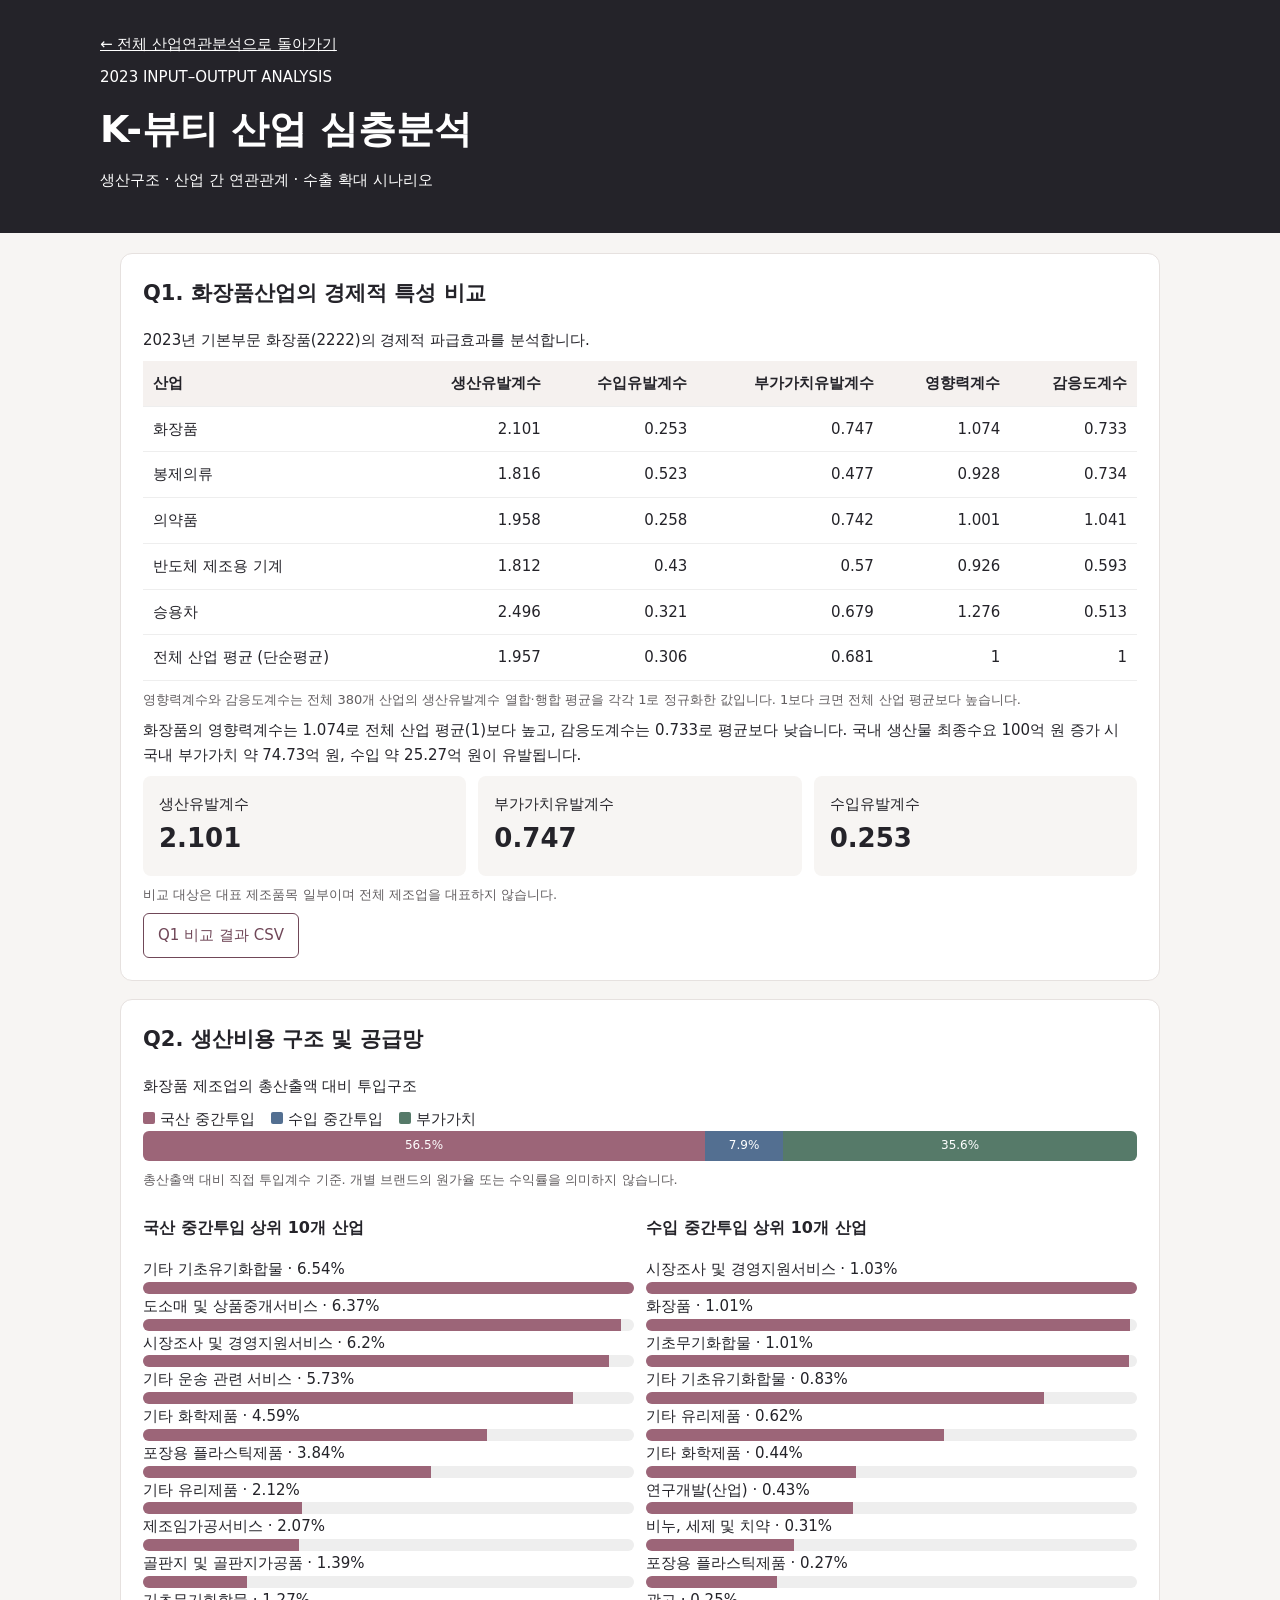
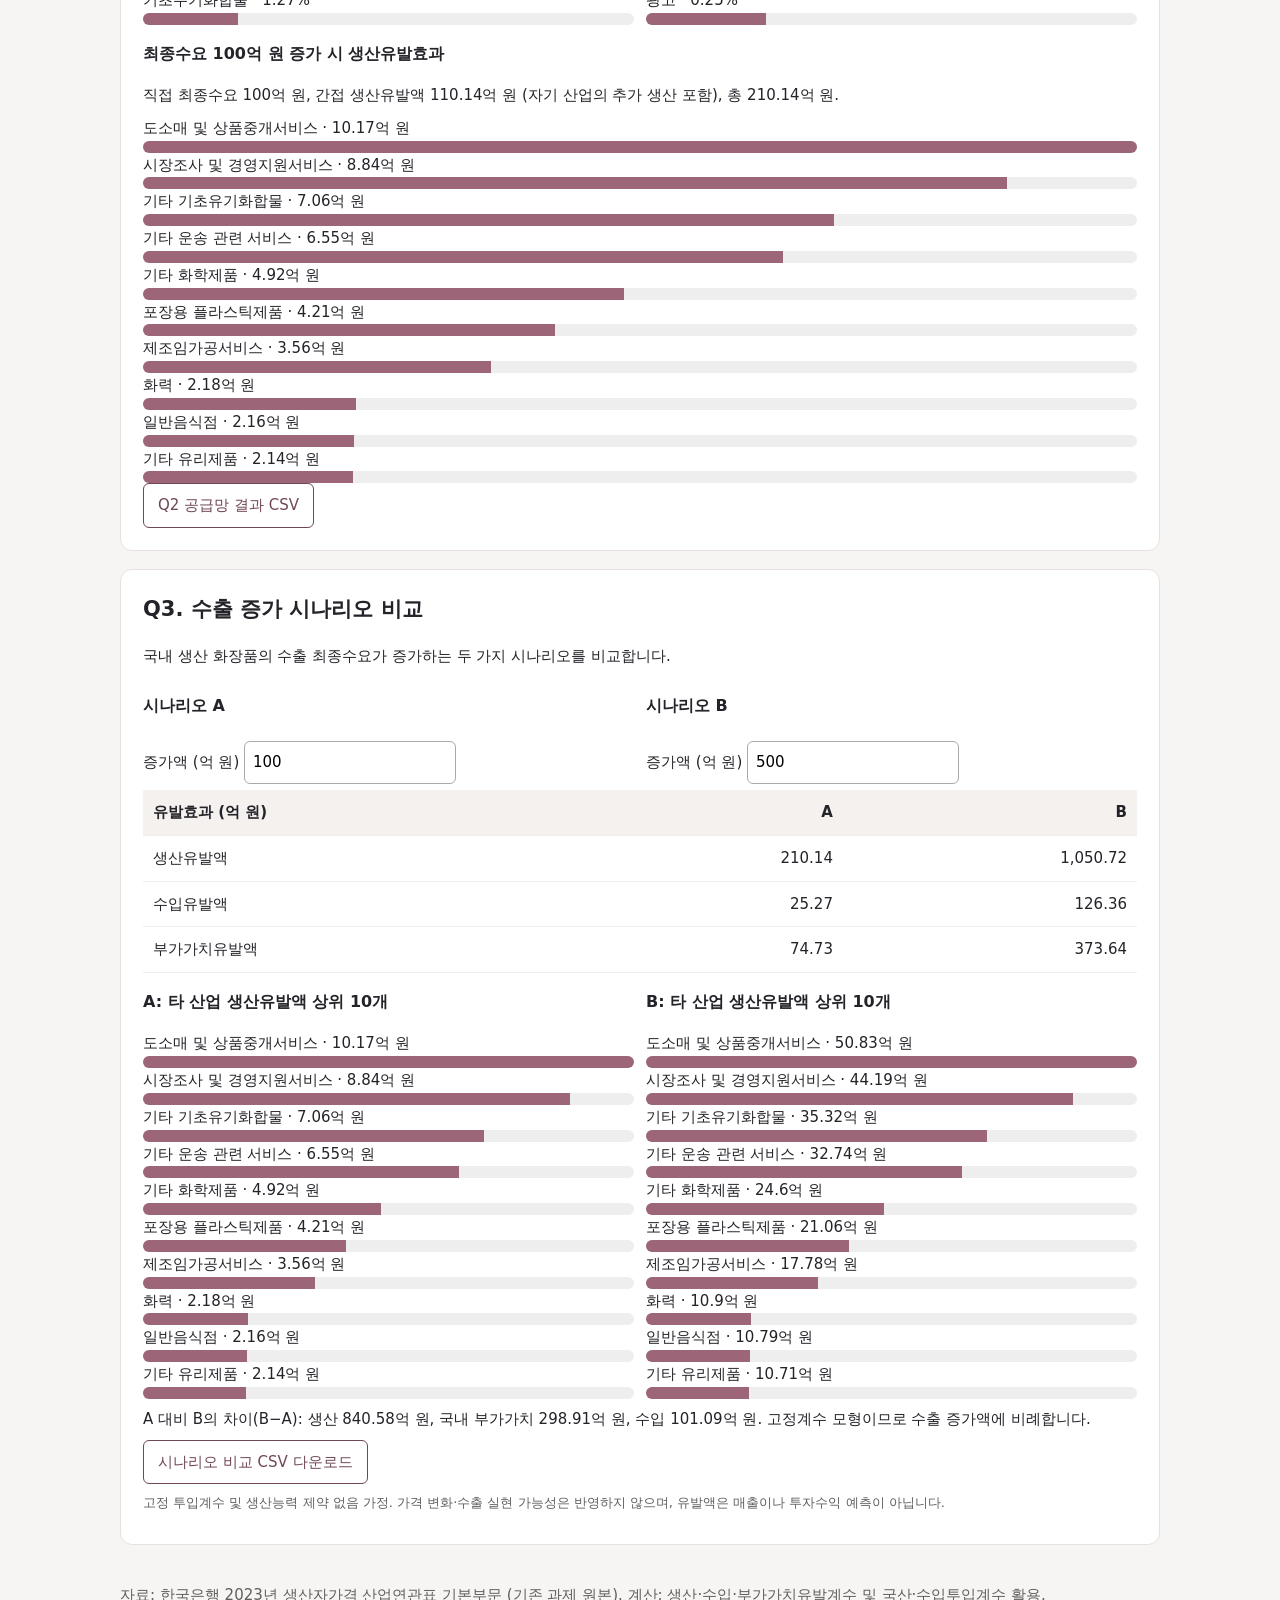
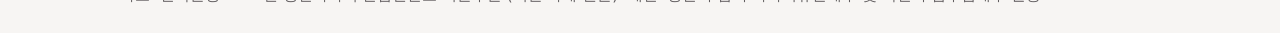
==== beauty.html @ 4808890a "Add files via upload" ====
<!doctype html><html lang="ko"><head><meta charset="utf-8"><meta name="viewport" content="width=device-width,initial-scale=1"><title>K-뷰티 산업 심층분석</title><style>
*{box-sizing:border-box}body{margin:0;background:#f7f5f3;color:#242329;font:15px/1.65 system-ui,sans-serif}header{background:#242329;color:white;padding:32px max(5%,calc((100% - 1080px)/2));}header h1{margin:6px 0;font-size:clamp(24px,4vw,38px)}header a{color:#fff}main{max-width:1080px;margin:auto;padding:20px}section{background:white;border:1px solid #e6e1df;border-radius:12px;padding:22px;margin-bottom:18px}h2{margin-top:0;font-size:21px}h3{font-size:16px}p{margin:8px 0}label{display:inline-block;margin:6px 16px 6px 0}select,input{font:inherit;padding:8px;border:1px solid #aaa;border-radius:6px;max-width:100%}table{border-collapse:collapse;width:100%;font-variant-numeric:tabular-nums}th,td{padding:10px;border-bottom:1px solid #eee;text-align:right}th:first-child,td:first-child{text-align:left}th{background:#f5f1ef} .scroll{overflow:auto}.grid{display:grid;grid-template-columns:repeat(auto-fit,minmax(220px,1fr));gap:12px}.metric{padding:16px;background:#f7f5f3;border-radius:8px}.metric strong{display:block;font-size:26px}.bar{height:12px;background:#eee;border-radius:8px;overflow:hidden}.bar i{display:block;height:100%;background:#9c6578}.note{color:#625e60;font-size:13px}.legend{display:flex;gap:16px;flex-wrap:wrap}.sw{display:inline-block;width:12px;height:12px;margin-right:5px;border-radius:2px}.stack{display:flex;height:30px;border-radius:6px;overflow:hidden}.stack span{display:flex;align-items:center;justify-content:center;color:white;font-size:12px;white-space:nowrap}a{color:#704758}button{padding:9px 14px;font:inherit;border:1px solid #704758;border-radius:6px;background:white;color:#704758;cursor:pointer}footer{max-width:1080px;margin:auto;padding:0 20px 25px;color:#625e60}</style><script src="beauty-data.js"></script></head><body><header><a href="index.html">← 전체 산업연관분석으로 돌아가기</a><p>2023 INPUT–OUTPUT ANALYSIS</p><h1>K-뷰티 산업 심층분석</h1><p>생산구조 · 산업 간 연관관계 · 수출 확대 시나리오</p></header><main>
<section><h2>Q1. 화장품산업의 경제적 특성 비교</h2><p>2023년 기본부문 화장품(2222)의 경제적 파급효과를 분석합니다.</p><div class="scroll"><table><thead><tr><th>산업</th><th>생산유발계수</th><th>수입유발계수</th><th>부가가치유발계수</th><th>영향력계수</th><th>감응도계수</th></tr></thead><tbody id="compare"></tbody></table></div><p class="note">영향력계수와 감응도계수는 전체 380개 산업의 생산유발계수 열합·행합 평균을 각각 1로 정규화한 값입니다. 1보다 크면 전체 산업 평균보다 높습니다.</p><p id="summary"></p><div class="grid" id="metrics"></div><p class="note">비교 대상은 대표 제조품목 일부이며 전체 제조업을 대표하지 않습니다.</p><button id="csv1">Q1 비교 결과 CSV</button></section>
<section><h2>Q2. 생산비용 구조 및 공급망</h2><p>화장품 제조업의 총산출액 대비 투입구조</p><div class="legend"><span><i class="sw" style="background:#9c6578"></i>국산 중간투입</span><span><i class="sw" style="background:#536f91"></i>수입 중간투입</span><span><i class="sw" style="background:#567a69"></i>부가가치</span></div><div id="cost"></div><p class="note">총산출액 대비 직접 투입계수 기준. 개별 브랜드의 원가율 또는 수익률을 의미하지 않습니다.</p><div class="grid"><div><h3>국산 중간투입 상위 10개 산업</h3><div id="domestic"></div></div><div><h3>수입 중간투입 상위 10개 산업</h3><div id="imported"></div></div></div><h3>최종수요 100억 원 증가 시 생산유발효과</h3><p id="direct"></p><div id="related"></div><button id="csv2">Q2 공급망 결과 CSV</button></section>
<section><h2>Q3. 수출 증가 시나리오 비교</h2><p>국내 생산 화장품의 수출 최종수요가 증가하는 두 가지 시나리오를 비교합니다.</p><div class="grid"><div><h3>시나리오 A</h3><label>증가액 (억 원) <input id="amtA" type="number" min="0" step="any" value="100"></label></div><div><h3>시나리오 B</h3><label>증가액 (억 원) <input id="amtB" type="number" min="0" step="any" value="500"></label></div></div><div id="error" role="status"></div><div class="scroll"><table><thead><tr><th>유발효과 (억 원)</th><th>A</th><th>B</th></tr></thead><tbody id="sim"></tbody></table></div><div class="grid"><div><h3>A: 타 산업 생산유발액 상위 10개</h3><div id="topA"></div></div><div><h3>B: 타 산업 생산유발액 상위 10개</h3><div id="topB"></div></div></div><p id="interpret"></p><button id="download">시나리오 비교 CSV 다운로드</button><p class="note">고정 투입계수 및 생산능력 제약 없음 가정. 가격 변화·수출 실현 가능성은 반영하지 않으며, 유발액은 매출이나 투자수익 예측이 아닙니다.</p></section>
</main><footer>자료: 한국은행 2023년 생산자가격 산업연관표 기본부문 (기존 과제 원본). 계산: 생산·수입·부가가치유발계수 및 국산·수입투입계수 활용.</footer><script>
const $=id=>document.getElementById(id), fmt=(n,k=3)=>n.toLocaleString('ko-KR',{maximumFractionDigits:k});const data=BEAUTY_DATA;const el=(tag,t)=>{let x=document.createElement(tag);x.textContent=t;return x};function row(parent,values){let r=el('tr','');values.forEach(x=>r.append(el('td',x)));parent.append(r)};[...data,...BEAUTY_COMPARISON].forEach(d=>row($('compare'),[d.name,...['production','imports','valueAdded','backward','forward'].map(k=>fmt(d[k]))]));const c=data[0];for(const [label,value] of [['생산유발계수',c.production],['부가가치유발계수',c.valueAdded],['수입유발계수',c.imports]]){const m=el('div','');m.className='metric';m.append(el('span',label),el('strong',fmt(value)));$('metrics').append(m)}$('summary').textContent=`화장품의 영향력계수는 ${fmt(c.backward)}로 전체 산업 평균(1)보다 높고, 감응도계수는 ${fmt(c.forward)}로 평균보다 낮습니다. 국내 생산물 최종수요 100억 원 증가 시 국내 부가가치 약 ${fmt(c.valueAdded*100,2)}억 원, 수입 약 ${fmt(c.imports*100,2)}억 원이 유발됩니다.`;function bars(id,items,key,scale=1,unit=''){let p=$(id);p.replaceChildren();let top=items.filter(r=>r[key]>0&&scale>0).sort((a,b)=>b[key]-a[key]).slice(0,10),max=top[0]?.[key]||1;for(let r of top){let d=el('div',r.name+' · '+fmt(r[key]*scale,2)+unit);let b=el('div','');b.className='bar';let i=el('i','');i.style.width=100*r[key]/max+'%';b.append(i);d.append(b);p.append(d)}}function supply(){let d=c, p=$('cost');p.replaceChildren();let stack=el('div','');stack.className='stack';d.cost.forEach((v,i)=>{let s=el('span',fmt(v*100,1)+'%');s.style.width=v*100+'%';s.style.background=['#9c6578','#536f91','#567a69'][i];stack.append(s)});p.append(stack);bars('domestic',d.rows,'domestic',100,'%');bars('imported',d.rows,'imported',100,'%')};supply();let exported=[];function simulate(){let a=c,b=c,x=Number($('amtA').value),y=Number($('amtB').value);$('sim').replaceChildren();$('topA').replaceChildren();$('topB').replaceChildren();$('interpret').textContent='';exported=[];if(!Number.isFinite(x)||!Number.isFinite(y)||x<0||y<0||$('amtA').value===''||$('amtB').value===''){ $('error').textContent='0 이상의 유효한 증가액을 입력하세요.';$('download').disabled=true;return} $('error').textContent='';$('download').disabled=false;exported=[['지표','시나리오 A','시나리오 B'],['수출 증가액(억원)',x,y]];for(let [k,t] of [['production','생산유발액'],['imports','수입유발액'],['valueAdded','부가가치유발액']]){let vals=[t,a[k]*x,b[k]*y];row($('sim'),[t,fmt(vals[1],2),fmt(vals[2],2)]);exported.push(vals)}exported.push(['산업별 생산유발액(억원)','A','B']);for(const r of c.rows)exported.push([r.name,r.production*x,r.production*y]);bars('topA',a.rows.filter(r=>r.code!==a.code),'production',x,'억 원');bars('topB',b.rows.filter(r=>r.code!==b.code),'production',y,'억 원');$('interpret').textContent=`B 대비 A의 차이(B−A): 생산 ${fmt((y-x)*c.production,2)}억 원, 국내 부가가치 ${fmt((y-x)*c.valueAdded,2)}억 원, 수입 ${fmt((y-x)*c.imports,2)}억 원. 고정계수 모형이므로 수출 증가액에 비례합니다.`.replace('B 대비 A의 차이','A 대비 B의 차이')};for(let id of ['amtA','amtB'])$(id).addEventListener('input',simulate);simulate();$('download').onclick=()=>{let csv='\ufeff'+exported.map(r=>r.map(v=>'"'+String(v).replaceAll('"','""')+'"').join(',')).join('\r\n');let url=URL.createObjectURL(new Blob([csv],{type:'text/csv;charset=utf-8'}));let a=el('a','');a.href=url;a.download='beauty-scenario.csv';a.click();setTimeout(()=>URL.revokeObjectURL(url),1000)};
function saveCSV(name,rows){let csv='\ufeff'+rows.map(r=>r.map(v=>'"'+String(v).replaceAll('"','""')+'"').join(',')).join('\r\n');let u=URL.createObjectURL(new Blob([csv],{type:'text/csv;charset=utf-8'}));let a=el('a','');a.href=u;a.download=name;a.click();setTimeout(()=>URL.revokeObjectURL(u),1000)}
$('direct').textContent=`직접 최종수요 100억 원, 간접 생산유발액 ${fmt((c.production-1)*100,2)}억 원 (자기 산업의 추가 생산 포함), 총 ${fmt(c.production*100,2)}억 원.`;bars('related',c.rows.filter(r=>r.code!==c.code),'production',100,'억 원');$('csv1').onclick=()=>saveCSV('beauty-q1.csv',[['산업','생산유발계수','수입유발계수','부가가치유발계수','영향력계수','감응도계수'],...[...data,...BEAUTY_COMPARISON].map(d=>[d.name,d.production,d.imports,d.valueAdded,d.backward,d.forward])]);$('csv2').onclick=()=>saveCSV('beauty-q2.csv',[['산업코드','산업명','국산 직접투입계수','수입 직접투입계수','100억원 수요 생산유발액(억원)'],...c.rows.map(r=>[r.code,r.name,r.domestic,r.imported,r.production*100])]);
</script></body></html>
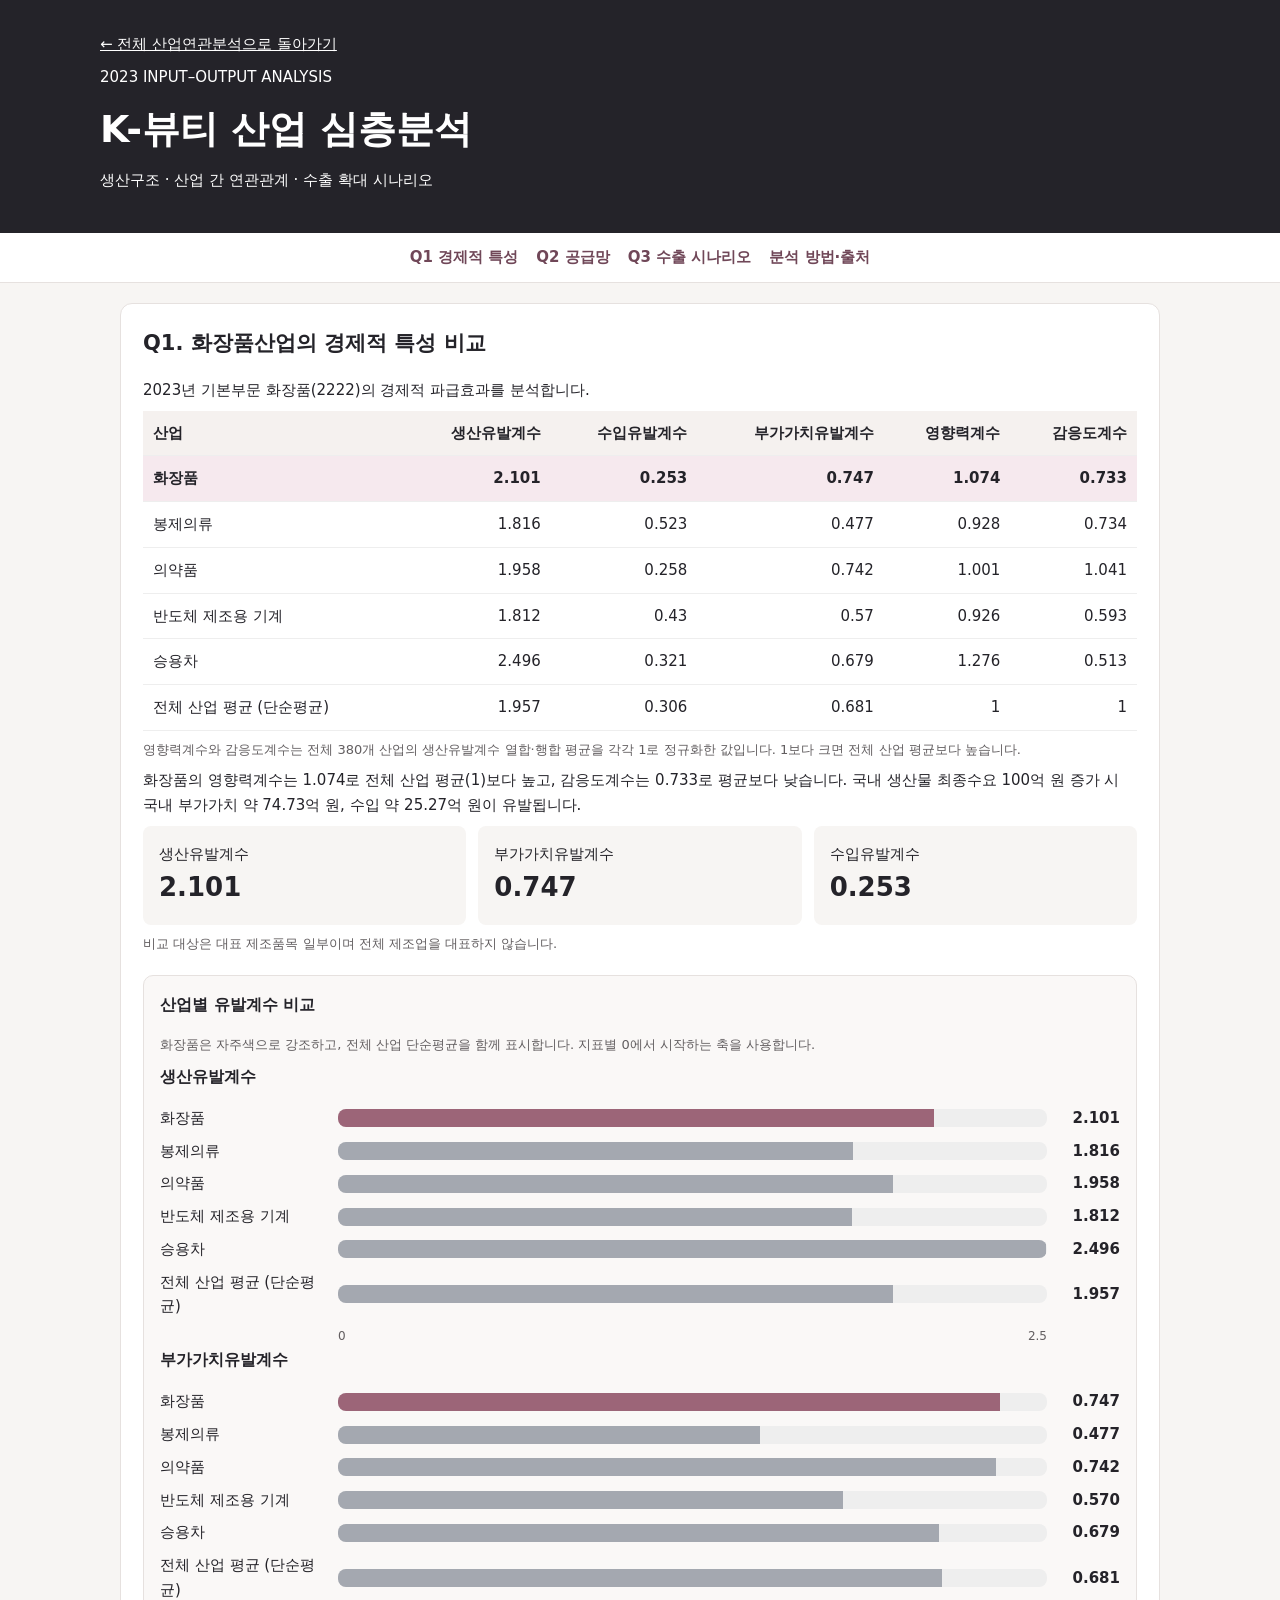
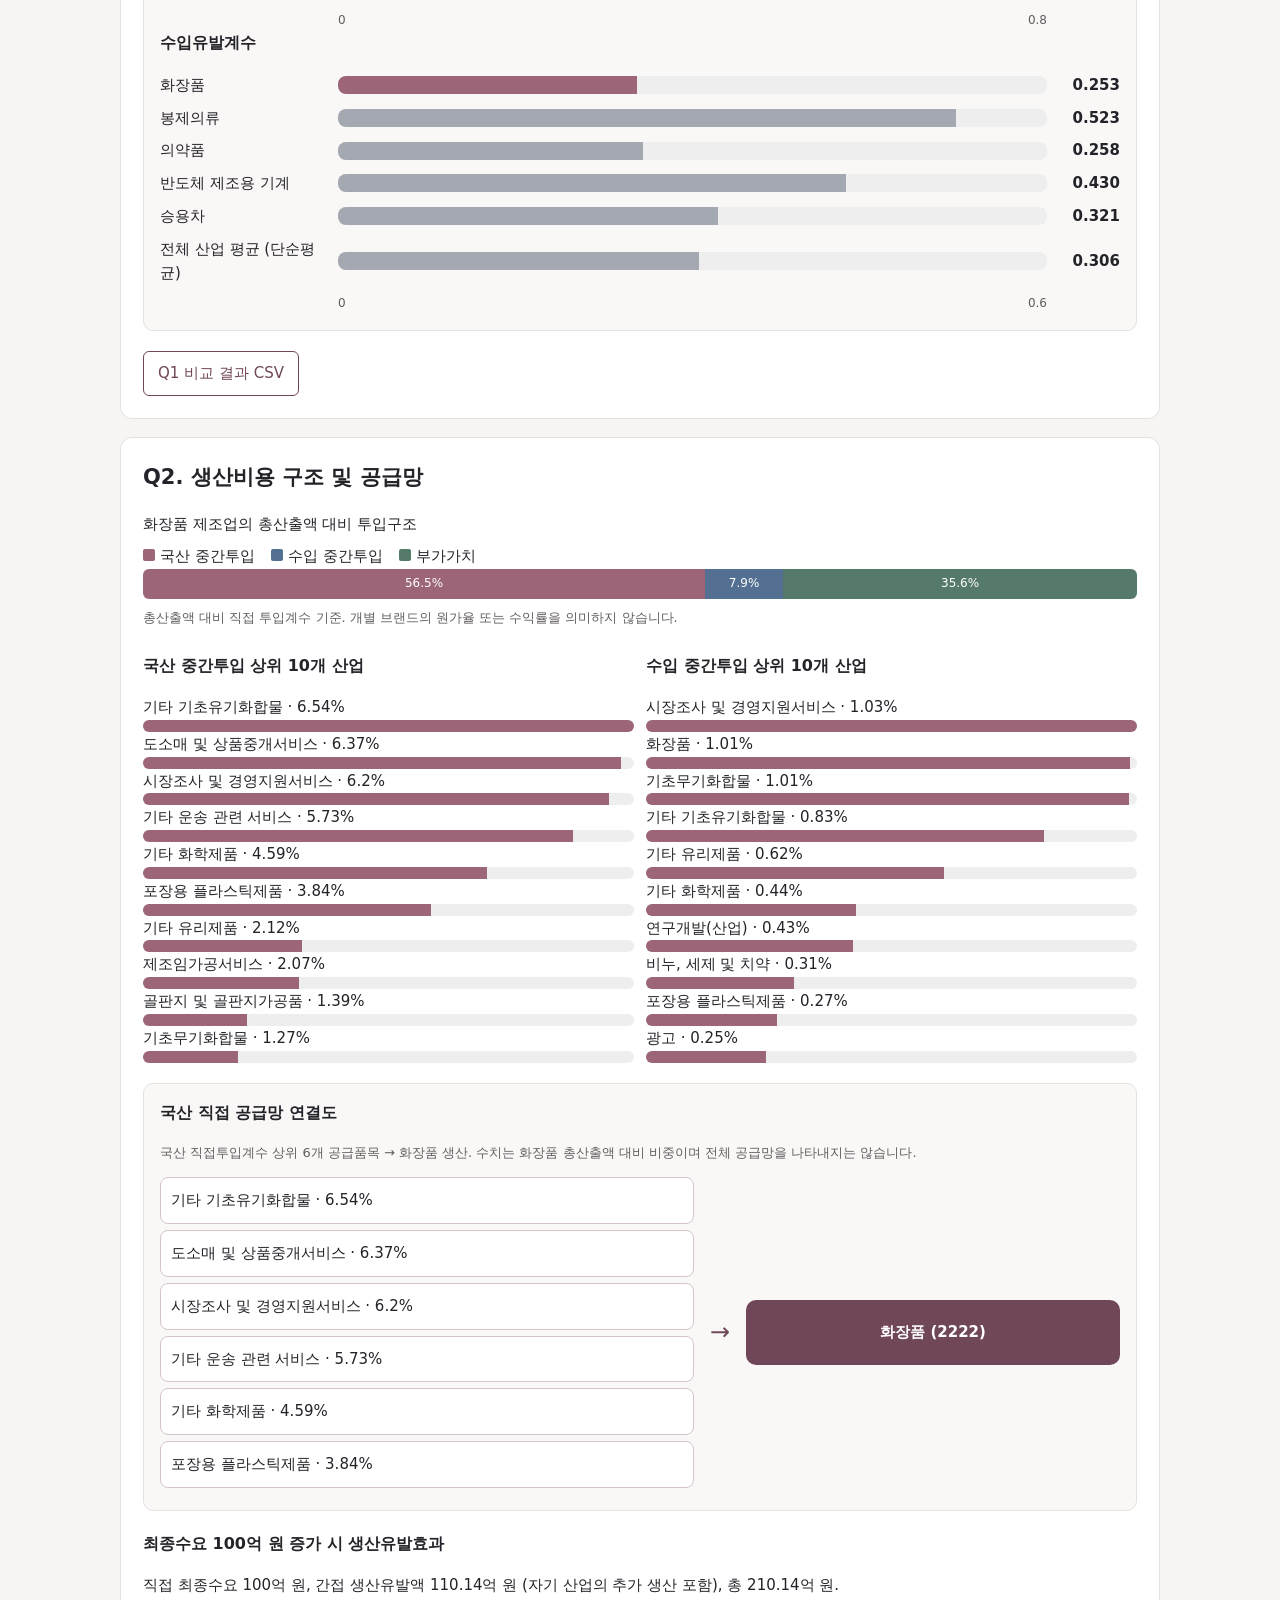
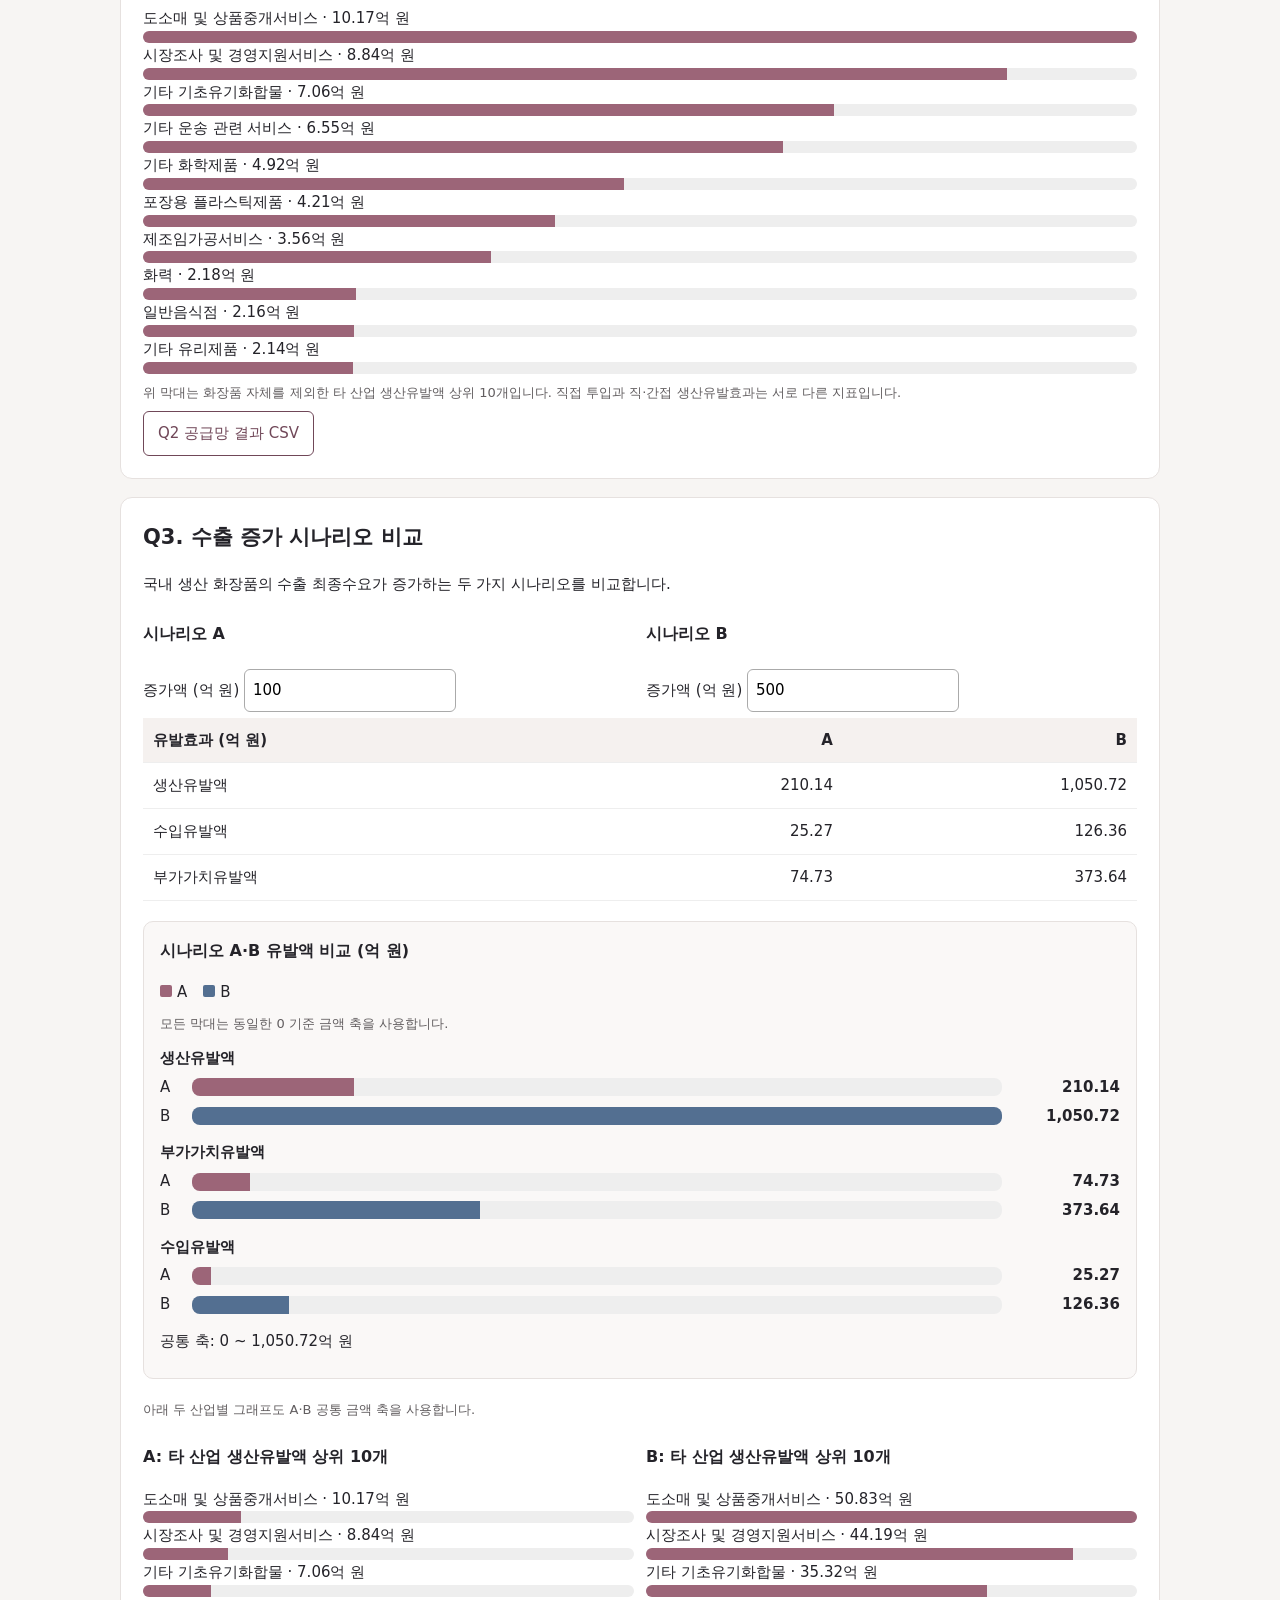
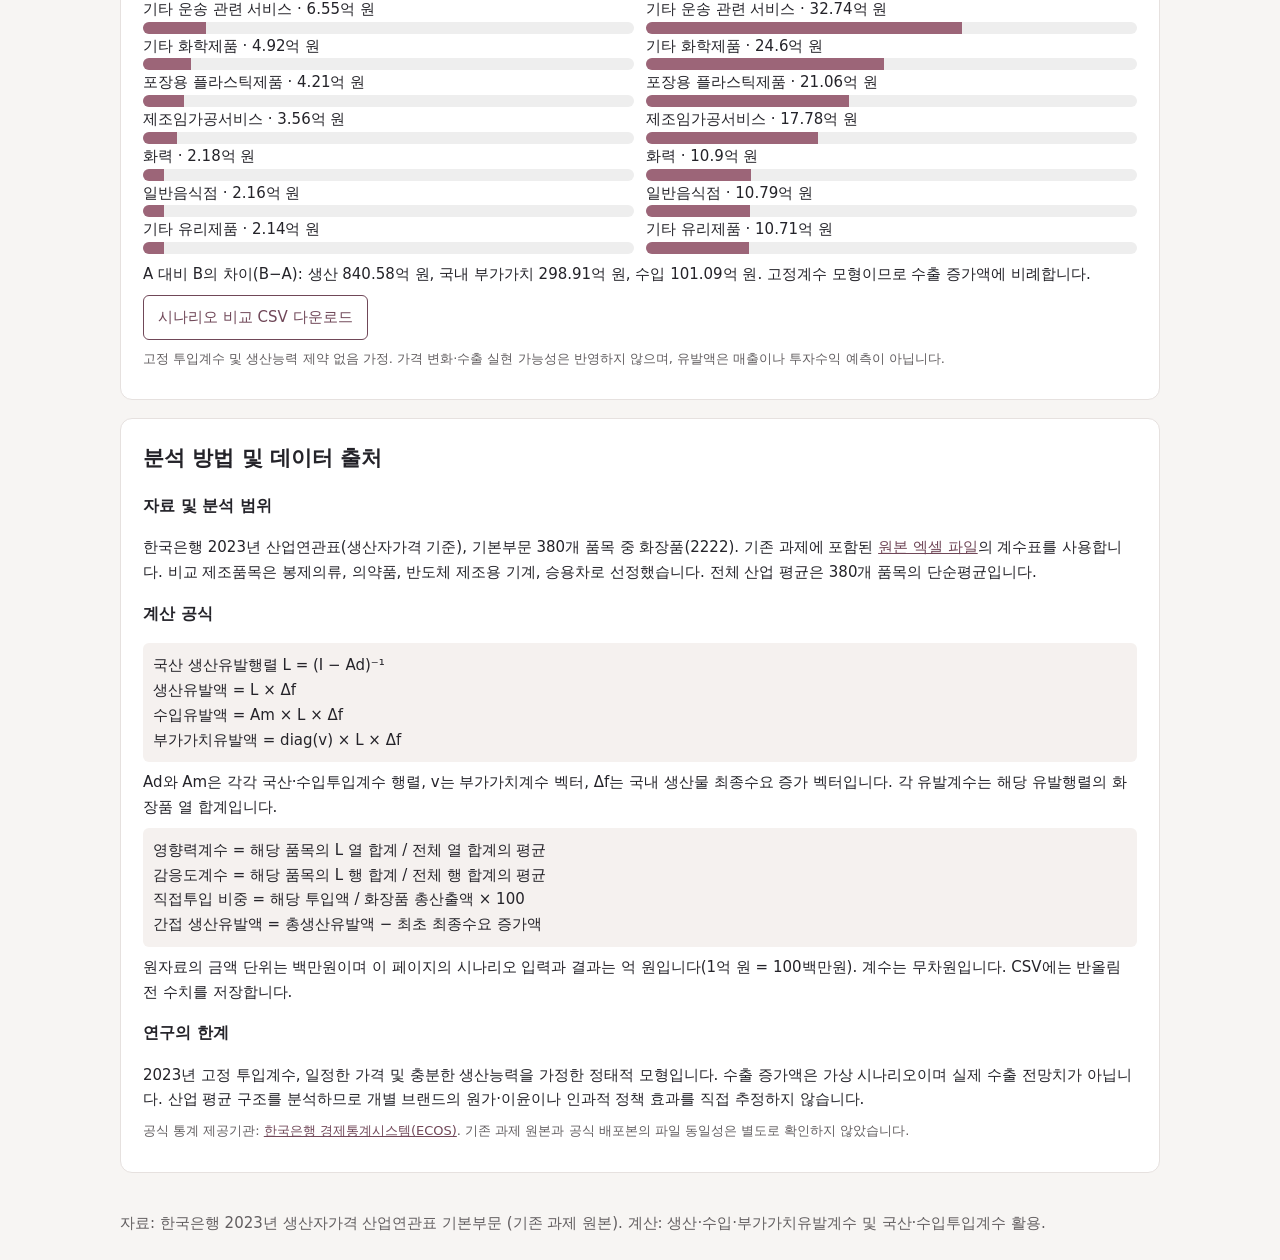
==== commit d2734d9c: "K-뷰티 분석 그래프 및 연구방법 개선" ====
--- a/beauty.html
+++ b/beauty.html
@@ -1,10 +1,19 @@
 <!doctype html><html lang="ko"><head><meta charset="utf-8"><meta name="viewport" content="width=device-width,initial-scale=1"><title>K-뷰티 산업 심층분석</title><style>
-*{box-sizing:border-box}body{margin:0;background:#f7f5f3;color:#242329;font:15px/1.65 system-ui,sans-serif}header{background:#242329;color:white;padding:32px max(5%,calc((100% - 1080px)/2));}header h1{margin:6px 0;font-size:clamp(24px,4vw,38px)}header a{color:#fff}main{max-width:1080px;margin:auto;padding:20px}section{background:white;border:1px solid #e6e1df;border-radius:12px;padding:22px;margin-bottom:18px}h2{margin-top:0;font-size:21px}h3{font-size:16px}p{margin:8px 0}label{display:inline-block;margin:6px 16px 6px 0}select,input{font:inherit;padding:8px;border:1px solid #aaa;border-radius:6px;max-width:100%}table{border-collapse:collapse;width:100%;font-variant-numeric:tabular-nums}th,td{padding:10px;border-bottom:1px solid #eee;text-align:right}th:first-child,td:first-child{text-align:left}th{background:#f5f1ef} .scroll{overflow:auto}.grid{display:grid;grid-template-columns:repeat(auto-fit,minmax(220px,1fr));gap:12px}.metric{padding:16px;background:#f7f5f3;border-radius:8px}.metric strong{display:block;font-size:26px}.bar{height:12px;background:#eee;border-radius:8px;overflow:hidden}.bar i{display:block;height:100%;background:#9c6578}.note{color:#625e60;font-size:13px}.legend{display:flex;gap:16px;flex-wrap:wrap}.sw{display:inline-block;width:12px;height:12px;margin-right:5px;border-radius:2px}.stack{display:flex;height:30px;border-radius:6px;overflow:hidden}.stack span{display:flex;align-items:center;justify-content:center;color:white;font-size:12px;white-space:nowrap}a{color:#704758}button{padding:9px 14px;font:inherit;border:1px solid #704758;border-radius:6px;background:white;color:#704758;cursor:pointer}footer{max-width:1080px;margin:auto;padding:0 20px 25px;color:#625e60}</style><script src="beauty-data.js"></script></head><body><header><a href="index.html">← 전체 산업연관분석으로 돌아가기</a><p>2023 INPUT–OUTPUT ANALYSIS</p><h1>K-뷰티 산업 심층분석</h1><p>생산구조 · 산업 간 연관관계 · 수출 확대 시나리오</p></header><main>
-<section><h2>Q1. 화장품산업의 경제적 특성 비교</h2><p>2023년 기본부문 화장품(2222)의 경제적 파급효과를 분석합니다.</p><div class="scroll"><table><thead><tr><th>산업</th><th>생산유발계수</th><th>수입유발계수</th><th>부가가치유발계수</th><th>영향력계수</th><th>감응도계수</th></tr></thead><tbody id="compare"></tbody></table></div><p class="note">영향력계수와 감응도계수는 전체 380개 산업의 생산유발계수 열합·행합 평균을 각각 1로 정규화한 값입니다. 1보다 크면 전체 산업 평균보다 높습니다.</p><p id="summary"></p><div class="grid" id="metrics"></div><p class="note">비교 대상은 대표 제조품목 일부이며 전체 제조업을 대표하지 않습니다.</p><button id="csv1">Q1 비교 결과 CSV</button></section>
-<section><h2>Q2. 생산비용 구조 및 공급망</h2><p>화장품 제조업의 총산출액 대비 투입구조</p><div class="legend"><span><i class="sw" style="background:#9c6578"></i>국산 중간투입</span><span><i class="sw" style="background:#536f91"></i>수입 중간투입</span><span><i class="sw" style="background:#567a69"></i>부가가치</span></div><div id="cost"></div><p class="note">총산출액 대비 직접 투입계수 기준. 개별 브랜드의 원가율 또는 수익률을 의미하지 않습니다.</p><div class="grid"><div><h3>국산 중간투입 상위 10개 산업</h3><div id="domestic"></div></div><div><h3>수입 중간투입 상위 10개 산업</h3><div id="imported"></div></div></div><h3>최종수요 100억 원 증가 시 생산유발효과</h3><p id="direct"></p><div id="related"></div><button id="csv2">Q2 공급망 결과 CSV</button></section>
-<section><h2>Q3. 수출 증가 시나리오 비교</h2><p>국내 생산 화장품의 수출 최종수요가 증가하는 두 가지 시나리오를 비교합니다.</p><div class="grid"><div><h3>시나리오 A</h3><label>증가액 (억 원) <input id="amtA" type="number" min="0" step="any" value="100"></label></div><div><h3>시나리오 B</h3><label>증가액 (억 원) <input id="amtB" type="number" min="0" step="any" value="500"></label></div></div><div id="error" role="status"></div><div class="scroll"><table><thead><tr><th>유발효과 (억 원)</th><th>A</th><th>B</th></tr></thead><tbody id="sim"></tbody></table></div><div class="grid"><div><h3>A: 타 산업 생산유발액 상위 10개</h3><div id="topA"></div></div><div><h3>B: 타 산업 생산유발액 상위 10개</h3><div id="topB"></div></div></div><p id="interpret"></p><button id="download">시나리오 비교 CSV 다운로드</button><p class="note">고정 투입계수 및 생산능력 제약 없음 가정. 가격 변화·수출 실현 가능성은 반영하지 않으며, 유발액은 매출이나 투자수익 예측이 아닙니다.</p></section>
-</main><footer>자료: 한국은행 2023년 생산자가격 산업연관표 기본부문 (기존 과제 원본). 계산: 생산·수입·부가가치유발계수 및 국산·수입투입계수 활용.</footer><script>
-const $=id=>document.getElementById(id), fmt=(n,k=3)=>n.toLocaleString('ko-KR',{maximumFractionDigits:k});const data=BEAUTY_DATA;const el=(tag,t)=>{let x=document.createElement(tag);x.textContent=t;return x};function row(parent,values){let r=el('tr','');values.forEach(x=>r.append(el('td',x)));parent.append(r)};[...data,...BEAUTY_COMPARISON].forEach(d=>row($('compare'),[d.name,...['production','imports','valueAdded','backward','forward'].map(k=>fmt(d[k]))]));const c=data[0];for(const [label,value] of [['생산유발계수',c.production],['부가가치유발계수',c.valueAdded],['수입유발계수',c.imports]]){const m=el('div','');m.className='metric';m.append(el('span',label),el('strong',fmt(value)));$('metrics').append(m)}$('summary').textContent=`화장품의 영향력계수는 ${fmt(c.backward)}로 전체 산업 평균(1)보다 높고, 감응도계수는 ${fmt(c.forward)}로 평균보다 낮습니다. 국내 생산물 최종수요 100억 원 증가 시 국내 부가가치 약 ${fmt(c.valueAdded*100,2)}억 원, 수입 약 ${fmt(c.imports*100,2)}억 원이 유발됩니다.`;function bars(id,items,key,scale=1,unit=''){let p=$(id);p.replaceChildren();let top=items.filter(r=>r[key]>0&&scale>0).sort((a,b)=>b[key]-a[key]).slice(0,10),max=top[0]?.[key]||1;for(let r of top){let d=el('div',r.name+' · '+fmt(r[key]*scale,2)+unit);let b=el('div','');b.className='bar';let i=el('i','');i.style.width=100*r[key]/max+'%';b.append(i);d.append(b);p.append(d)}}function supply(){let d=c, p=$('cost');p.replaceChildren();let stack=el('div','');stack.className='stack';d.cost.forEach((v,i)=>{let s=el('span',fmt(v*100,1)+'%');s.style.width=v*100+'%';s.style.background=['#9c6578','#536f91','#567a69'][i];stack.append(s)});p.append(stack);bars('domestic',d.rows,'domestic',100,'%');bars('imported',d.rows,'imported',100,'%')};supply();let exported=[];function simulate(){let a=c,b=c,x=Number($('amtA').value),y=Number($('amtB').value);$('sim').replaceChildren();$('topA').replaceChildren();$('topB').replaceChildren();$('interpret').textContent='';exported=[];if(!Number.isFinite(x)||!Number.isFinite(y)||x<0||y<0||$('amtA').value===''||$('amtB').value===''){ $('error').textContent='0 이상의 유효한 증가액을 입력하세요.';$('download').disabled=true;return} $('error').textContent='';$('download').disabled=false;exported=[['지표','시나리오 A','시나리오 B'],['수출 증가액(억원)',x,y]];for(let [k,t] of [['production','생산유발액'],['imports','수입유발액'],['valueAdded','부가가치유발액']]){let vals=[t,a[k]*x,b[k]*y];row($('sim'),[t,fmt(vals[1],2),fmt(vals[2],2)]);exported.push(vals)}exported.push(['산업별 생산유발액(억원)','A','B']);for(const r of c.rows)exported.push([r.name,r.production*x,r.production*y]);bars('topA',a.rows.filter(r=>r.code!==a.code),'production',x,'억 원');bars('topB',b.rows.filter(r=>r.code!==b.code),'production',y,'억 원');$('interpret').textContent=`B 대비 A의 차이(B−A): 생산 ${fmt((y-x)*c.production,2)}억 원, 국내 부가가치 ${fmt((y-x)*c.valueAdded,2)}억 원, 수입 ${fmt((y-x)*c.imports,2)}억 원. 고정계수 모형이므로 수출 증가액에 비례합니다.`.replace('B 대비 A의 차이','A 대비 B의 차이')};for(let id of ['amtA','amtB'])$(id).addEventListener('input',simulate);simulate();$('download').onclick=()=>{let csv='\ufeff'+exported.map(r=>r.map(v=>'"'+String(v).replaceAll('"','""')+'"').join(',')).join('\r\n');let url=URL.createObjectURL(new Blob([csv],{type:'text/csv;charset=utf-8'}));let a=el('a','');a.href=url;a.download='beauty-scenario.csv';a.click();setTimeout(()=>URL.revokeObjectURL(url),1000)};
+*{box-sizing:border-box}body{margin:0;background:#f7f5f3;color:#242329;font:15px/1.65 system-ui,sans-serif}header{background:#242329;color:white;padding:32px max(5%,calc((100% - 1080px)/2));}header h1{margin:6px 0;font-size:clamp(24px,4vw,38px)}header a{color:#fff}main{max-width:1080px;margin:auto;padding:20px}section{background:white;border:1px solid #e6e1df;border-radius:12px;padding:22px;margin-bottom:18px}h2{margin-top:0;font-size:21px}h3{font-size:16px}p{margin:8px 0}label{display:inline-block;margin:6px 16px 6px 0}select,input{font:inherit;padding:8px;border:1px solid #aaa;border-radius:6px;max-width:100%}table{border-collapse:collapse;width:100%;font-variant-numeric:tabular-nums}th,td{padding:10px;border-bottom:1px solid #eee;text-align:right}th:first-child,td:first-child{text-align:left}th{background:#f5f1ef} .scroll{overflow:auto}.grid{display:grid;grid-template-columns:repeat(auto-fit,minmax(220px,1fr));gap:12px}.metric{padding:16px;background:#f7f5f3;border-radius:8px}.metric strong{display:block;font-size:26px}.bar{height:12px;background:#eee;border-radius:8px;overflow:hidden}.bar i{display:block;height:100%;background:#9c6578}.note{color:#625e60;font-size:13px}.legend{display:flex;gap:16px;flex-wrap:wrap}.sw{display:inline-block;width:12px;height:12px;margin-right:5px;border-radius:2px}.stack{display:flex;height:30px;border-radius:6px;overflow:hidden}.stack span{display:flex;align-items:center;justify-content:center;color:white;font-size:12px;white-space:nowrap}a{color:#704758}button{padding:9px 14px;font:inherit;border:1px solid #704758;border-radius:6px;background:white;color:#704758;cursor:pointer}footer{max-width:1080px;margin:auto;padding:0 20px 25px;color:#625e60}
+nav{position:sticky;top:0;z-index:2;background:#fff;border-bottom:1px solid #e6e1df;display:flex;justify-content:center;gap:18px;flex-wrap:wrap;padding:12px}nav a{font-weight:600;text-decoration:none}section{scroll-margin-top:100px}.viz{margin:20px 0;padding:16px;background:#faf8f7;border:1px solid #e6e1df;border-radius:10px}.viz h3{margin-top:0}.chartrow{display:grid;grid-template-columns:minmax(100px,170px) 1fr 65px;gap:8px;align-items:center;margin:8px 0}.chartrow .bar{height:18px}.chartrow b{text-align:right;font-variant-numeric:tabular-nums}.axis{display:flex;justify-content:space-between;color:#625e60;font-size:12px;margin-left:178px;margin-right:73px}.flowgrid{display:grid;grid-template-columns:1fr 32px 0.7fr;gap:10px;align-items:center}.flownode{border:1px solid #d6c4cb;border-radius:8px;padding:10px;background:#fff;margin:6px 0}.flowcenter{background:#704758;color:#fff;text-align:center;padding:20px 8px;border-radius:10px;font-weight:bold}.arrowcol{text-align:center;color:#704758;font-size:24px}.pair{margin:12px 0}.pairline{display:grid;grid-template-columns:24px 1fr 110px;align-items:center;gap:8px;margin:4px 0}.pairline .bar{height:18px}.pairline b{text-align:right}.formula{background:#f5f1ef;padding:10px;border-radius:6px;overflow-wrap:anywhere}tr.focus td{background:#f6e9ee;font-weight:650}button:disabled{opacity:.5;cursor:not-allowed}@media(max-width:600px){.chartrow{grid-template-columns:100px 1fr 50px}.axis{margin-left:108px;margin-right:58px}.flowgrid{grid-template-columns:1fr}.arrowcol{transform:rotate(90deg)}.pairline{grid-template-columns:20px 1fr 85px}section{padding:14px}}@media print{nav,button{display:none}section{break-inside:auto}.viz{break-inside:avoid}body{background:white}}
+</style><script src="beauty-data.js"></script></head><body><header><a href="index.html">← 전체 산업연관분석으로 돌아가기</a><p>2023 INPUT–OUTPUT ANALYSIS</p><h1>K-뷰티 산업 심층분석</h1><p>생산구조 · 산업 간 연관관계 · 수출 확대 시나리오</p></header><nav aria-label="연구질문 바로가기"><a href="#q1">Q1 경제적 특성</a><a href="#q2">Q2 공급망</a><a href="#q3">Q3 수출 시나리오</a><a href="#method">분석 방법·출처</a></nav><main>
+<section id="q1"><h2>Q1. 화장품산업의 경제적 특성 비교</h2><p>2023년 기본부문 화장품(2222)의 경제적 파급효과를 분석합니다.</p><div class="scroll"><table><thead><tr><th>산업</th><th>생산유발계수</th><th>수입유발계수</th><th>부가가치유발계수</th><th>영향력계수</th><th>감응도계수</th></tr></thead><tbody id="compare"></tbody></table></div><p class="note">영향력계수와 감응도계수는 전체 380개 산업의 생산유발계수 열합·행합 평균을 각각 1로 정규화한 값입니다. 1보다 크면 전체 산업 평균보다 높습니다.</p><p id="summary"></p><div class="grid" id="metrics"></div><p class="note">비교 대상은 대표 제조품목 일부이며 전체 제조업을 대표하지 않습니다.</p><div class="viz"><h3>산업별 유발계수 비교</h3><p class="note">화장품은 자주색으로 강조하고, 전체 산업 단순평균을 함께 표시합니다. 지표별 0에서 시작하는 축을 사용합니다.</p><div id="q1charts"></div></div><button id="csv1">Q1 비교 결과 CSV</button></section>
+<section id="q2"><h2>Q2. 생산비용 구조 및 공급망</h2><p>화장품 제조업의 총산출액 대비 투입구조</p><div class="legend"><span><i class="sw" style="background:#9c6578"></i>국산 중간투입</span><span><i class="sw" style="background:#536f91"></i>수입 중간투입</span><span><i class="sw" style="background:#567a69"></i>부가가치</span></div><div id="cost"></div><p class="note">총산출액 대비 직접 투입계수 기준. 개별 브랜드의 원가율 또는 수익률을 의미하지 않습니다.</p><div class="grid"><div><h3>국산 중간투입 상위 10개 산업</h3><div id="domestic"></div></div><div><h3>수입 중간투입 상위 10개 산업</h3><div id="imported"></div></div></div><div class="viz"><h3>국산 직접 공급망 연결도</h3><p class="note">국산 직접투입계수 상위 6개 공급품목 → 화장품 생산. 수치는 화장품 총산출액 대비 비중이며 전체 공급망을 나타내지는 않습니다.</p><div id="flow" class="flowgrid"></div></div><h3>최종수요 100억 원 증가 시 생산유발효과</h3><p id="direct"></p><div id="related"></div><p class="note">위 막대는 화장품 자체를 제외한 타 산업 생산유발액 상위 10개입니다. 직접 투입과 직·간접 생산유발효과는 서로 다른 지표입니다.</p><button id="csv2">Q2 공급망 결과 CSV</button></section>
+<section id="q3"><h2>Q3. 수출 증가 시나리오 비교</h2><p>국내 생산 화장품의 수출 최종수요가 증가하는 두 가지 시나리오를 비교합니다.</p><div class="grid"><div><h3>시나리오 A</h3><label>증가액 (억 원) <input id="amtA" type="number" min="0" step="any" value="100"></label></div><div><h3>시나리오 B</h3><label>증가액 (억 원) <input id="amtB" type="number" min="0" step="any" value="500"></label></div></div><div id="error" role="status"></div><div class="scroll"><table><thead><tr><th>유발효과 (억 원)</th><th>A</th><th>B</th></tr></thead><tbody id="sim"></tbody></table></div><div class="viz"><h3>시나리오 A·B 유발액 비교 (억 원)</h3><div class="legend"><span><i class="sw" style="background:#9c6578"></i>A</span><span><i class="sw" style="background:#536f91"></i>B</span></div><p class="note">모든 막대는 동일한 0 기준 금액 축을 사용합니다.</p><div id="scenarioChart"></div></div><p class="note">아래 두 산업별 그래프도 A·B 공통 금액 축을 사용합니다.</p><div class="grid"><div><h3>A: 타 산업 생산유발액 상위 10개</h3><div id="topA"></div></div><div><h3>B: 타 산업 생산유발액 상위 10개</h3><div id="topB"></div></div></div><p id="interpret"></p><button id="download">시나리오 비교 CSV 다운로드</button><p class="note">고정 투입계수 및 생산능력 제약 없음 가정. 가격 변화·수출 실현 가능성은 반영하지 않으며, 유발액은 매출이나 투자수익 예측이 아닙니다.</p></section>
+<section id="method"><h2>분석 방법 및 데이터 출처</h2><h3>자료 및 분석 범위</h3><p>한국은행 2023년 산업연관표(생산자가격 기준), 기본부문 380개 품목 중 화장품(2222). 기존 과제에 포함된 <a href="data/io-2023.xlsx">원본 엑셀 파일</a>의 계수표를 사용합니다. 비교 제조품목은 봉제의류, 의약품, 반도체 제조용 기계, 승용차로 선정했습니다. 전체 산업 평균은 380개 품목의 단순평균입니다.</p><h3>계산 공식</h3><p class="formula">국산 생산유발행렬 L = (I − Ad)⁻¹<br>생산유발액 = L × Δf<br>수입유발액 = Am × L × Δf<br>부가가치유발액 = diag(v) × L × Δf</p><p>Ad와 Am은 각각 국산·수입투입계수 행렬, v는 부가가치계수 벡터, Δf는 국내 생산물 최종수요 증가 벡터입니다. 각 유발계수는 해당 유발행렬의 화장품 열 합계입니다.</p><p class="formula">영향력계수 = 해당 품목의 L 열 합계 / 전체 열 합계의 평균<br>감응도계수 = 해당 품목의 L 행 합계 / 전체 행 합계의 평균<br>직접투입 비중 = 해당 투입액 / 화장품 총산출액 × 100<br>간접 생산유발액 = 총생산유발액 − 최초 최종수요 증가액</p><p>원자료의 금액 단위는 백만원이며 이 페이지의 시나리오 입력과 결과는 억 원입니다(1억 원 = 100백만원). 계수는 무차원입니다. CSV에는 반올림 전 수치를 저장합니다.</p><h3>연구의 한계</h3><p>2023년 고정 투입계수, 일정한 가격 및 충분한 생산능력을 가정한 정태적 모형입니다. 수출 증가액은 가상 시나리오이며 실제 수출 전망치가 아닙니다. 산업 평균 구조를 분석하므로 개별 브랜드의 원가·이윤이나 인과적 정책 효과를 직접 추정하지 않습니다.</p><p class="note">공식 통계 제공기관: <a href="https://ecos.bok.or.kr/">한국은행 경제통계시스템(ECOS)</a>. 기존 과제 원본과 공식 배포본의 파일 동일성은 별도로 확인하지 않았습니다.</p></section></main><footer>자료: 한국은행 2023년 생산자가격 산업연관표 기본부문 (기존 과제 원본). 계산: 생산·수입·부가가치유발계수 및 국산·수입투입계수 활용.</footer><script>
+const $=id=>document.getElementById(id), fmt=(n,k=3)=>n.toLocaleString('ko-KR',{maximumFractionDigits:k});const data=BEAUTY_DATA;const el=(tag,t)=>{let x=document.createElement(tag);x.textContent=t;return x};function row(parent,values){let r=el('tr','');values.forEach(x=>r.append(el('td',x)));parent.append(r)};[...data,...BEAUTY_COMPARISON].forEach(d=>row($('compare'),[d.name,...['production','imports','valueAdded','backward','forward'].map(k=>fmt(d[k]))]));const c=data[0];for(const [label,value] of [['생산유발계수',c.production],['부가가치유발계수',c.valueAdded],['수입유발계수',c.imports]]){const m=el('div','');m.className='metric';m.append(el('span',label),el('strong',fmt(value)));$('metrics').append(m)}$('summary').textContent=`화장품의 영향력계수는 ${fmt(c.backward)}로 전체 산업 평균(1)보다 높고, 감응도계수는 ${fmt(c.forward)}로 평균보다 낮습니다. 국내 생산물 최종수요 100억 원 증가 시 국내 부가가치 약 ${fmt(c.valueAdded*100,2)}억 원, 수입 약 ${fmt(c.imports*100,2)}억 원이 유발됩니다.`;function bars(id,items,key,scale=1,unit='',sharedMax=null){let p=$(id);p.replaceChildren();let top=items.filter(r=>r[key]>0&&scale>0).sort((a,b)=>b[key]-a[key]).slice(0,10),max=sharedMax??((top[0]?.[key]||1)*scale);for(let r of top){let d=el('div',r.name+' · '+fmt(r[key]*scale,2)+unit);let b=el('div','');b.className='bar';let i=el('i','');i.style.width=100*r[key]*scale/(max||1)+'%';b.append(i);d.append(b);p.append(d)}}function supply(){let d=c, p=$('cost');p.replaceChildren();let stack=el('div','');stack.className='stack';d.cost.forEach((v,i)=>{let s=el('span',fmt(v*100,1)+'%');s.style.width=v*100+'%';s.style.background=['#9c6578','#536f91','#567a69'][i];stack.append(s)});p.append(stack);bars('domestic',d.rows,'domestic',100,'%');bars('imported',d.rows,'imported',100,'%')};supply();let exported=[];function simulate(){let a=c,b=c,x=Number($('amtA').value),y=Number($('amtB').value);$('sim').replaceChildren();$('scenarioChart').replaceChildren();$('topA').replaceChildren();$('topB').replaceChildren();$('interpret').textContent='';exported=[];if(!Number.isFinite(x)||!Number.isFinite(y)||x<0||y<0||$('amtA').value===''||$('amtB').value===''){ $('error').textContent='0 이상의 유효한 증가액을 입력하세요.';$('download').disabled=true;return} $('error').textContent='';$('download').disabled=false;exported=[['지표','시나리오 A','시나리오 B'],['수출 증가액(억원)',x,y]];for(let [k,t] of [['production','생산유발액'],['imports','수입유발액'],['valueAdded','부가가치유발액']]){let vals=[t,a[k]*x,b[k]*y];row($('sim'),[t,fmt(vals[1],2),fmt(vals[2],2)]);exported.push(vals)}exported.push(['산업별 생산유발액(억원)','A','B']);for(const r of c.rows)exported.push([r.name,r.production*x,r.production*y]);let shared=Math.max(x,y)*Math.max(...c.rows.filter(r=>r.code!==c.code).map(r=>r.production));bars('topA',a.rows.filter(r=>r.code!==a.code),'production',x,'억 원',shared);bars('topB',b.rows.filter(r=>r.code!==b.code),'production',y,'억 원',shared);drawScenario(x,y);$('interpret').textContent=`B 대비 A의 차이(B−A): 생산 ${fmt((y-x)*c.production,2)}억 원, 국내 부가가치 ${fmt((y-x)*c.valueAdded,2)}억 원, 수입 ${fmt((y-x)*c.imports,2)}억 원. 고정계수 모형이므로 수출 증가액에 비례합니다.`.replace('B 대비 A의 차이','A 대비 B의 차이')};for(let id of ['amtA','amtB'])$(id).addEventListener('input',simulate);simulate();$('download').onclick=()=>{let csv='\ufeff'+exported.map(r=>r.map(v=>'"'+String(v).replaceAll('"','""')+'"').join(',')).join('\r\n');let url=URL.createObjectURL(new Blob([csv],{type:'text/csv;charset=utf-8'}));let a=el('a','');a.href=url;a.download='beauty-scenario.csv';a.click();setTimeout(()=>URL.revokeObjectURL(url),1000)};
+
+function barNode(value,max,color){let b=el('div','');b.className='bar';let i=el('i','');i.style.width=(100*value/(max||1))+'%';i.style.background=color;b.append(i);return b}
+function drawScenario(x,y){let p=$('scenarioChart');let max=Math.max(x,y)*Math.max(c.production,c.valueAdded,c.imports);for(let [k,t] of [['production','생산유발액'],['valueAdded','부가가치유발액'],['imports','수입유발액']]){let group=el('div','');group.className='pair';group.append(el('strong',t));for(let [label,v,color] of [['A',x*c[k],'#9c6578'],['B',y*c[k],'#536f91']]){let r=el('div','');r.className='pairline';r.append(el('span',label),barNode(v,max,color),el('b',fmt(v,2)));group.append(r)}p.append(group)}p.append(el('p','공통 축: 0 ~ '+fmt(max,2)+'억 원'))}
+function drawQ1(){let p=$('q1charts'),all=[...data,...BEAUTY_COMPARISON];for(let [k,t] of [['production','생산유발계수'],['valueAdded','부가가치유발계수'],['imports','수입유발계수']]){let max=Math.ceil(Math.max(...all.map(d=>d[k]))*10)/10;p.append(el('h3',t));for(let d of all){let r=el('div','');r.className='chartrow';r.append(el('span',d.name),barNode(d[k],max,d.code===c.code?'#9c6578':'#a4a8b0'),el('b',d[k].toFixed(3)));p.append(r)}let ax=el('div','');ax.className='axis';ax.append(el('span','0'),el('span',fmt(max)));p.append(ax)}}
+function drawFlow(){let p=$('flow'),left=el('div','');for(let r of [...c.rows].sort((a,b)=>b.domestic-a.domestic).slice(0,6)){let n=el('div',r.name+' · '+fmt(r.domestic*100,2)+'%');n.className='flownode';left.append(n)}let arrow=el('div','→');arrow.className='arrowcol';let center=el('div','화장품 (2222)');center.className='flowcenter';p.append(left,arrow,center)}
+
 function saveCSV(name,rows){let csv='\ufeff'+rows.map(r=>r.map(v=>'"'+String(v).replaceAll('"','""')+'"').join(',')).join('\r\n');let u=URL.createObjectURL(new Blob([csv],{type:'text/csv;charset=utf-8'}));let a=el('a','');a.href=u;a.download=name;a.click();setTimeout(()=>URL.revokeObjectURL(u),1000)}
 $('direct').textContent=`직접 최종수요 100억 원, 간접 생산유발액 ${fmt((c.production-1)*100,2)}억 원 (자기 산업의 추가 생산 포함), 총 ${fmt(c.production*100,2)}억 원.`;bars('related',c.rows.filter(r=>r.code!==c.code),'production',100,'억 원');$('csv1').onclick=()=>saveCSV('beauty-q1.csv',[['산업','생산유발계수','수입유발계수','부가가치유발계수','영향력계수','감응도계수'],...[...data,...BEAUTY_COMPARISON].map(d=>[d.name,d.production,d.imports,d.valueAdded,d.backward,d.forward])]);$('csv2').onclick=()=>saveCSV('beauty-q2.csv',[['산업코드','산업명','국산 직접투입계수','수입 직접투입계수','100억원 수요 생산유발액(억원)'],...c.rows.map(r=>[r.code,r.name,r.domestic,r.imported,r.production*100])]);
+drawQ1();drawFlow();$("compare").rows[0].className="focus";
 </script></body></html>
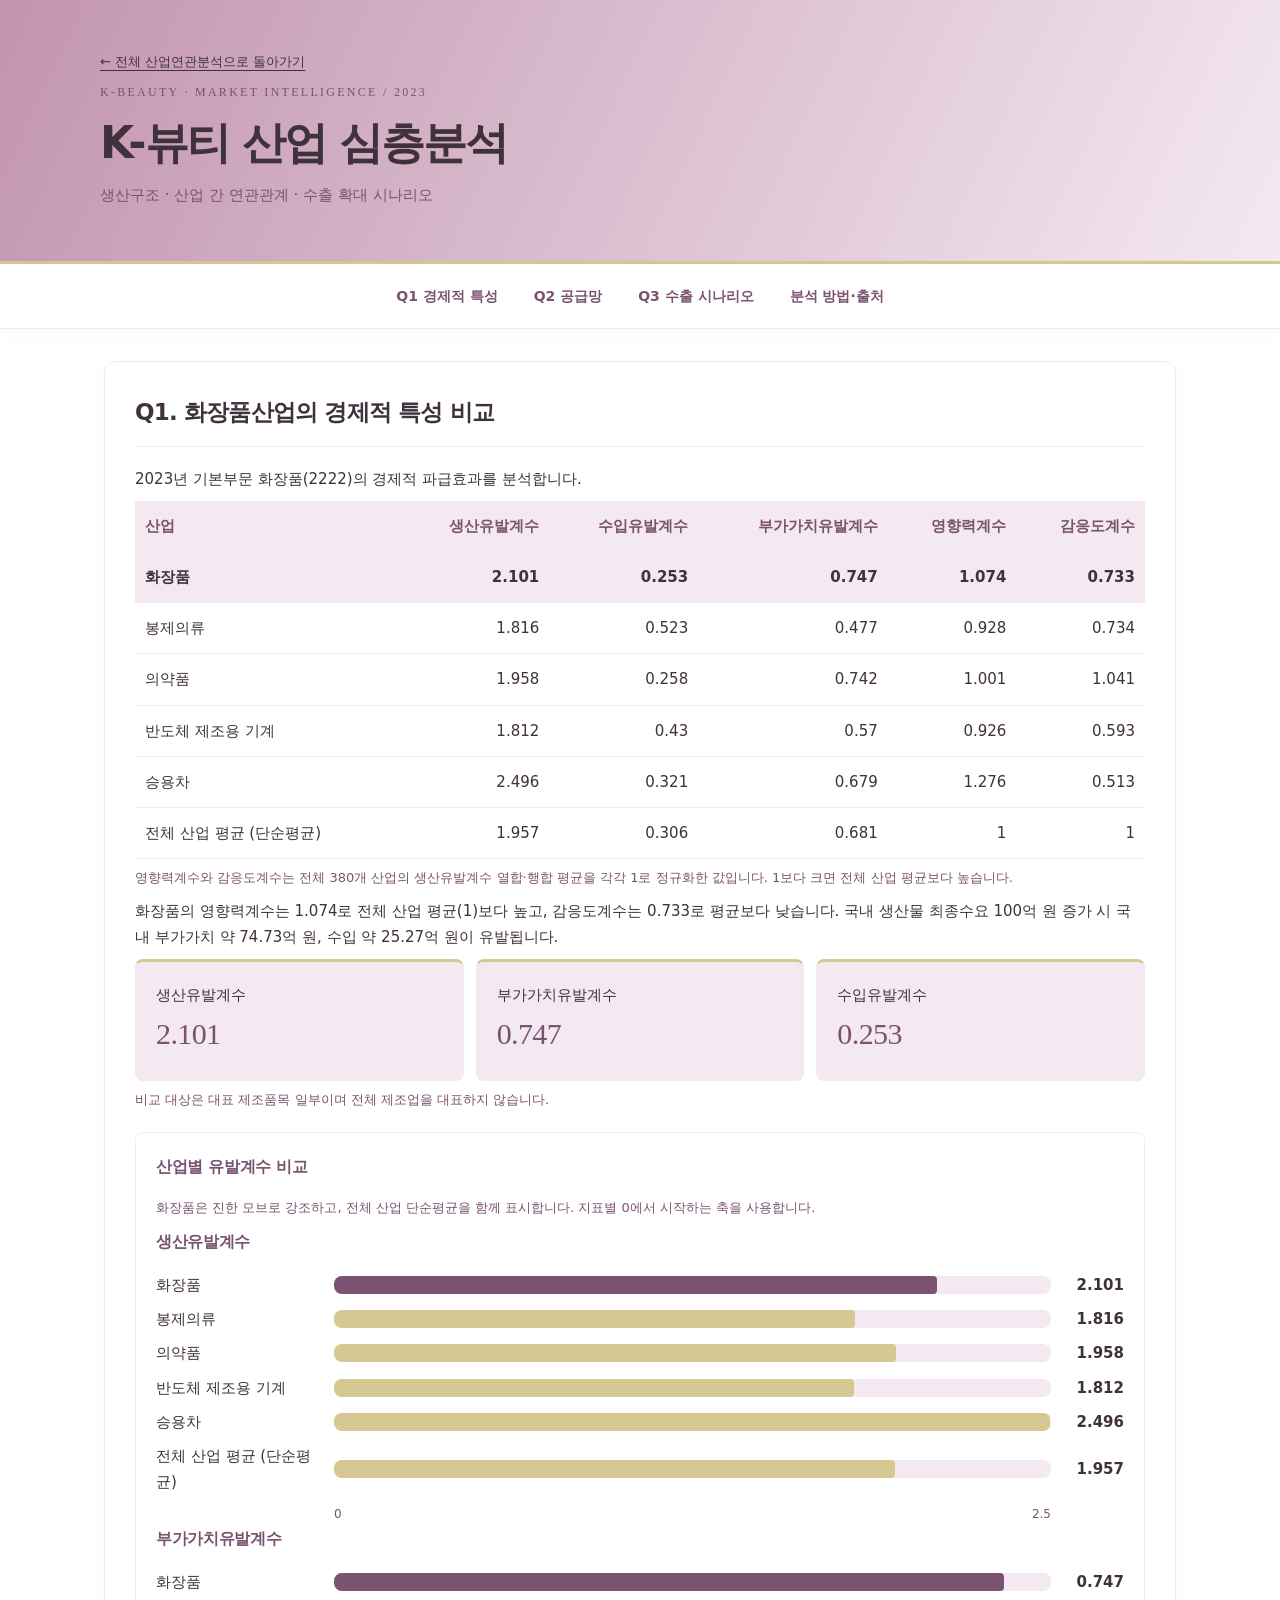
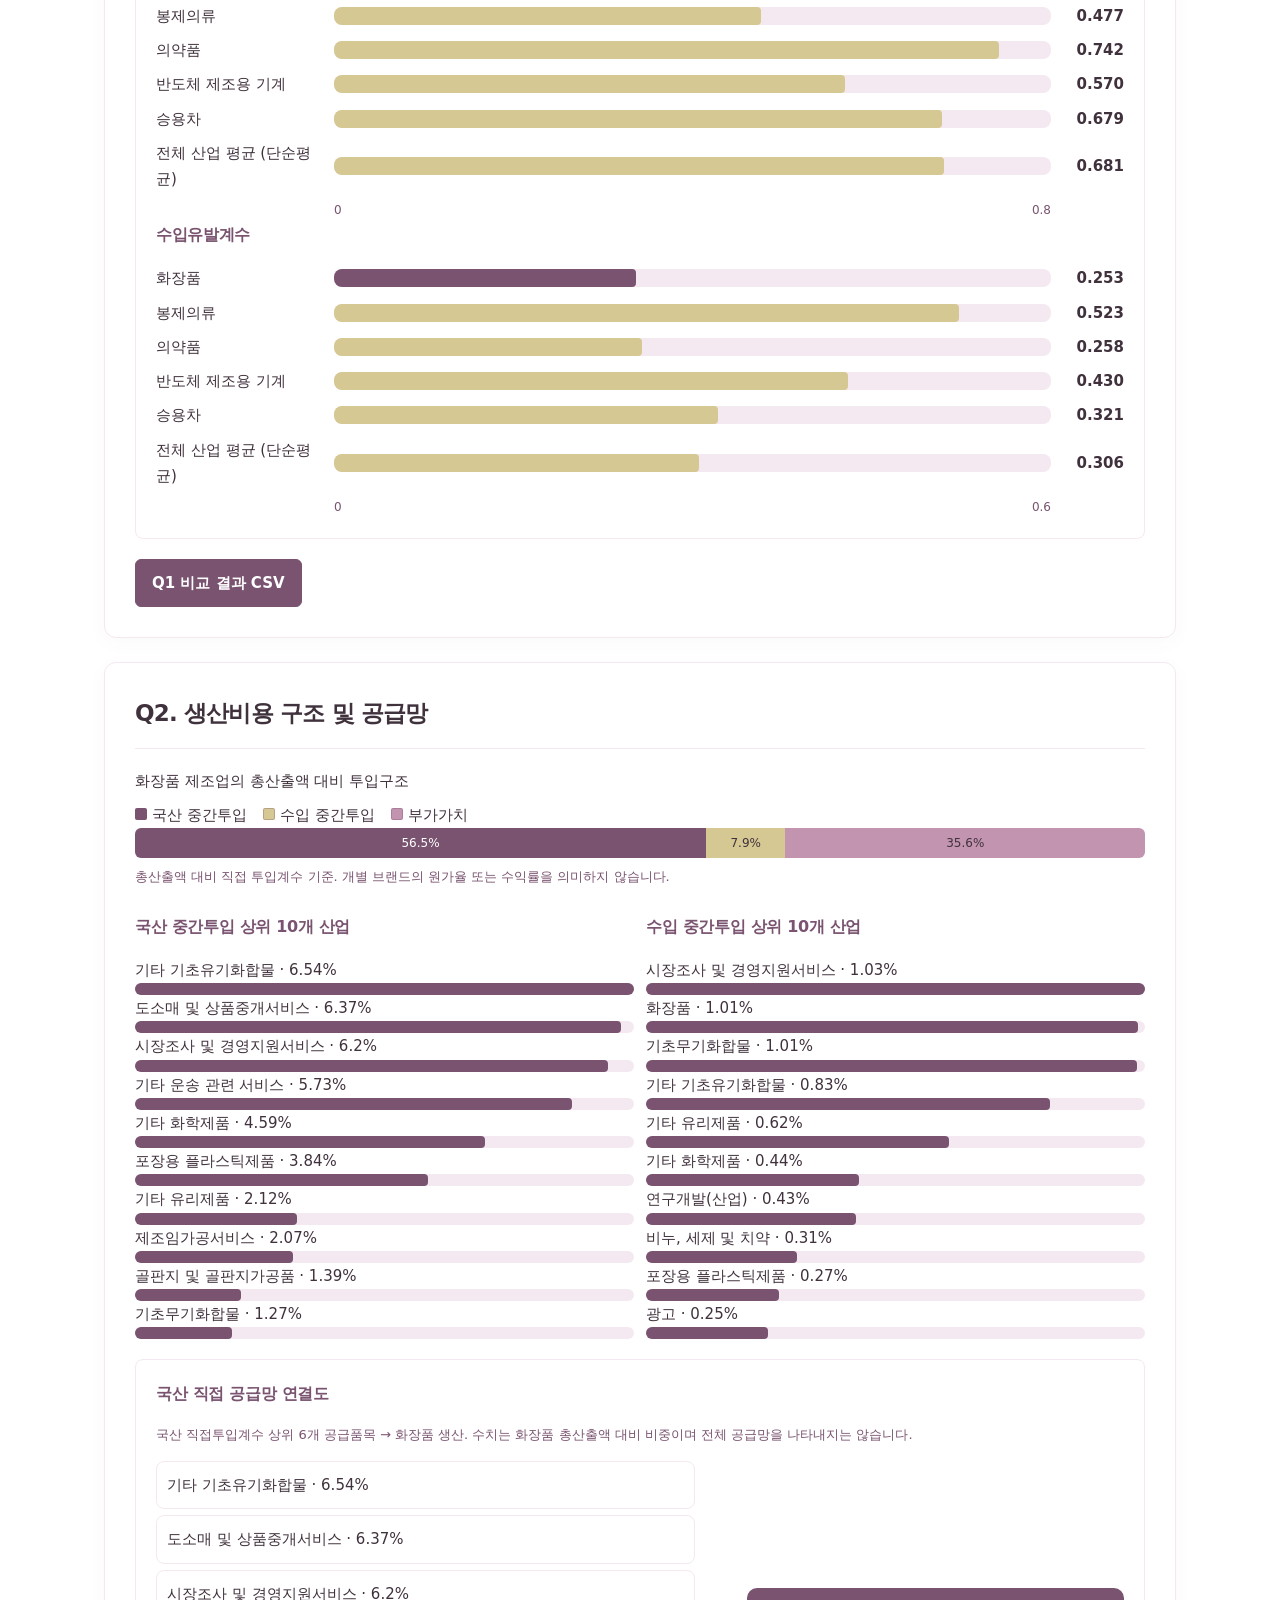
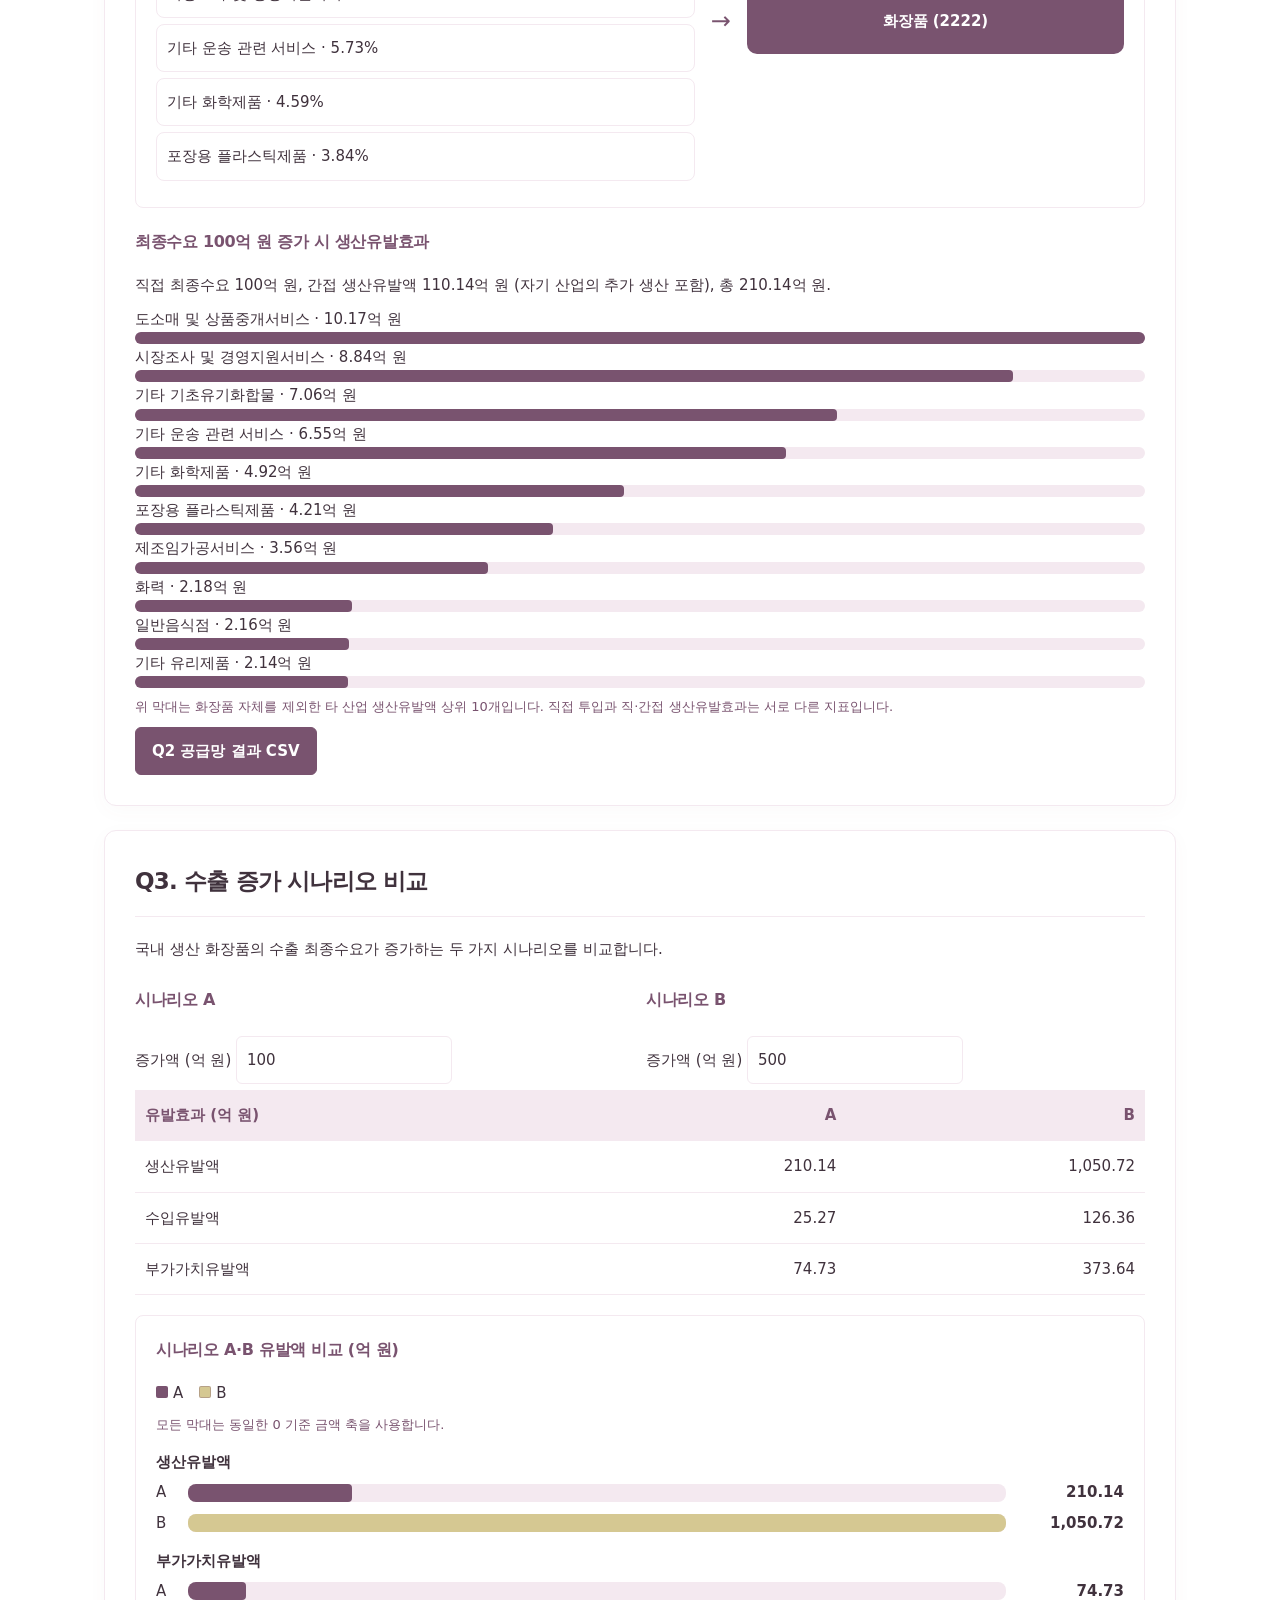
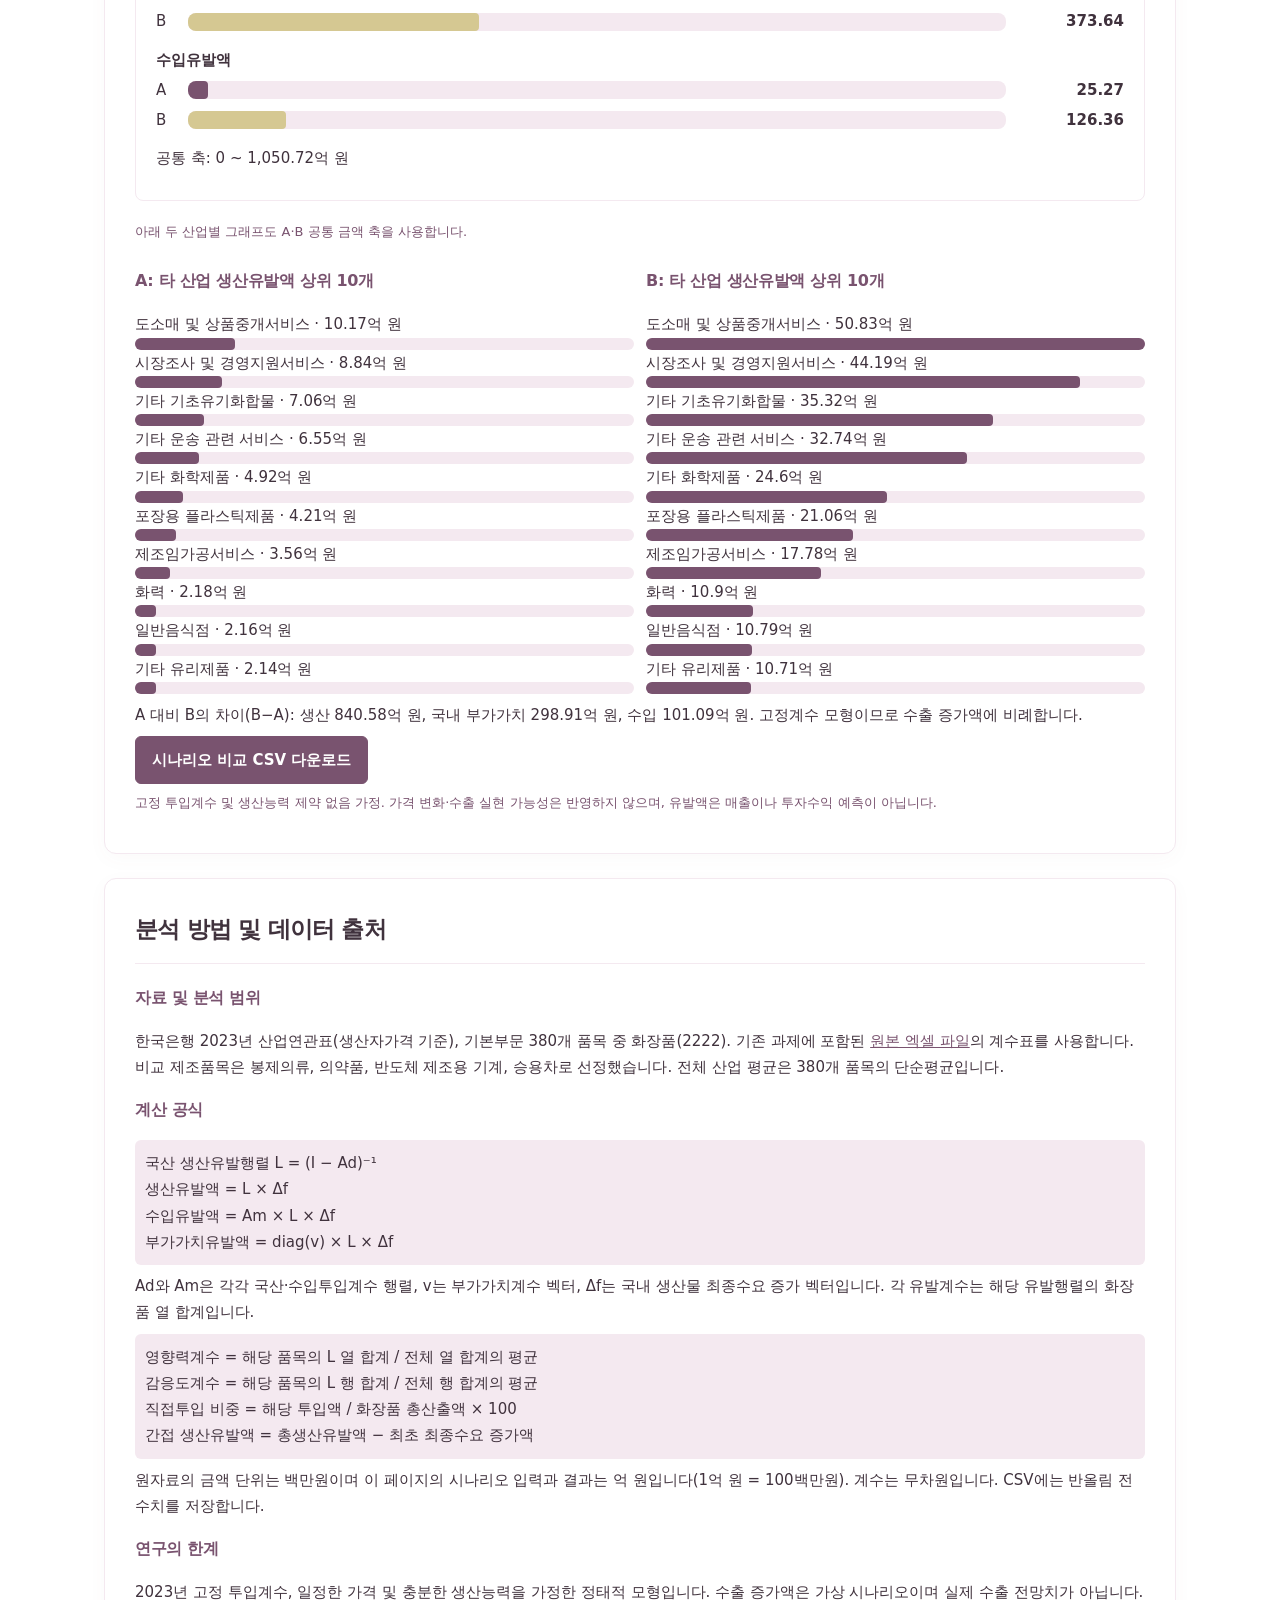
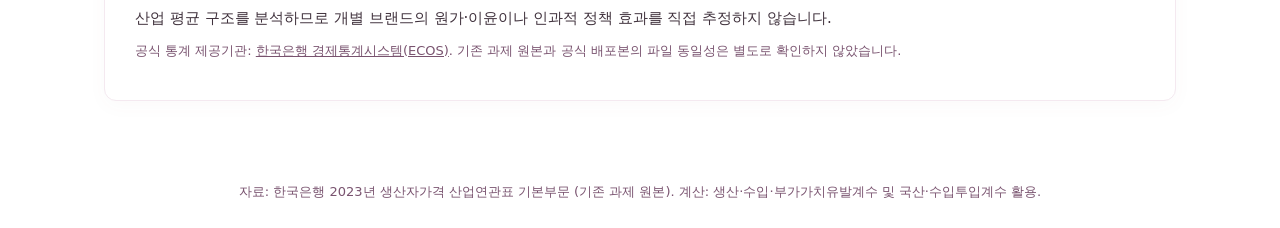
==== commit e44e4732: "Add files via upload" ====
--- a/beauty.html
+++ b/beauty.html
@@ -1,16 +1,27 @@
 <!doctype html><html lang="ko"><head><meta charset="utf-8"><meta name="viewport" content="width=device-width,initial-scale=1"><title>K-뷰티 산업 심층분석</title><style>
-*{box-sizing:border-box}body{margin:0;background:#f7f5f3;color:#242329;font:15px/1.65 system-ui,sans-serif}header{background:#242329;color:white;padding:32px max(5%,calc((100% - 1080px)/2));}header h1{margin:6px 0;font-size:clamp(24px,4vw,38px)}header a{color:#fff}main{max-width:1080px;margin:auto;padding:20px}section{background:white;border:1px solid #e6e1df;border-radius:12px;padding:22px;margin-bottom:18px}h2{margin-top:0;font-size:21px}h3{font-size:16px}p{margin:8px 0}label{display:inline-block;margin:6px 16px 6px 0}select,input{font:inherit;padding:8px;border:1px solid #aaa;border-radius:6px;max-width:100%}table{border-collapse:collapse;width:100%;font-variant-numeric:tabular-nums}th,td{padding:10px;border-bottom:1px solid #eee;text-align:right}th:first-child,td:first-child{text-align:left}th{background:#f5f1ef} .scroll{overflow:auto}.grid{display:grid;grid-template-columns:repeat(auto-fit,minmax(220px,1fr));gap:12px}.metric{padding:16px;background:#f7f5f3;border-radius:8px}.metric strong{display:block;font-size:26px}.bar{height:12px;background:#eee;border-radius:8px;overflow:hidden}.bar i{display:block;height:100%;background:#9c6578}.note{color:#625e60;font-size:13px}.legend{display:flex;gap:16px;flex-wrap:wrap}.sw{display:inline-block;width:12px;height:12px;margin-right:5px;border-radius:2px}.stack{display:flex;height:30px;border-radius:6px;overflow:hidden}.stack span{display:flex;align-items:center;justify-content:center;color:white;font-size:12px;white-space:nowrap}a{color:#704758}button{padding:9px 14px;font:inherit;border:1px solid #704758;border-radius:6px;background:white;color:#704758;cursor:pointer}footer{max-width:1080px;margin:auto;padding:0 20px 25px;color:#625e60}
-nav{position:sticky;top:0;z-index:2;background:#fff;border-bottom:1px solid #e6e1df;display:flex;justify-content:center;gap:18px;flex-wrap:wrap;padding:12px}nav a{font-weight:600;text-decoration:none}section{scroll-margin-top:100px}.viz{margin:20px 0;padding:16px;background:#faf8f7;border:1px solid #e6e1df;border-radius:10px}.viz h3{margin-top:0}.chartrow{display:grid;grid-template-columns:minmax(100px,170px) 1fr 65px;gap:8px;align-items:center;margin:8px 0}.chartrow .bar{height:18px}.chartrow b{text-align:right;font-variant-numeric:tabular-nums}.axis{display:flex;justify-content:space-between;color:#625e60;font-size:12px;margin-left:178px;margin-right:73px}.flowgrid{display:grid;grid-template-columns:1fr 32px 0.7fr;gap:10px;align-items:center}.flownode{border:1px solid #d6c4cb;border-radius:8px;padding:10px;background:#fff;margin:6px 0}.flowcenter{background:#704758;color:#fff;text-align:center;padding:20px 8px;border-radius:10px;font-weight:bold}.arrowcol{text-align:center;color:#704758;font-size:24px}.pair{margin:12px 0}.pairline{display:grid;grid-template-columns:24px 1fr 110px;align-items:center;gap:8px;margin:4px 0}.pairline .bar{height:18px}.pairline b{text-align:right}.formula{background:#f5f1ef;padding:10px;border-radius:6px;overflow-wrap:anywhere}tr.focus td{background:#f6e9ee;font-weight:650}button:disabled{opacity:.5;cursor:not-allowed}@media(max-width:600px){.chartrow{grid-template-columns:100px 1fr 50px}.axis{margin-left:108px;margin-right:58px}.flowgrid{grid-template-columns:1fr}.arrowcol{transform:rotate(90deg)}.pairline{grid-template-columns:20px 1fr 85px}section{padding:14px}}@media print{nav,button{display:none}section{break-inside:auto}.viz{break-inside:avoid}body{background:white}}
-</style><script src="beauty-data.js"></script></head><body><header><a href="index.html">← 전체 산업연관분석으로 돌아가기</a><p>2023 INPUT–OUTPUT ANALYSIS</p><h1>K-뷰티 산업 심층분석</h1><p>생산구조 · 산업 간 연관관계 · 수출 확대 시나리오</p></header><nav aria-label="연구질문 바로가기"><a href="#q1">Q1 경제적 특성</a><a href="#q2">Q2 공급망</a><a href="#q3">Q3 수출 시나리오</a><a href="#method">분석 방법·출처</a></nav><main>
-<section id="q1"><h2>Q1. 화장품산업의 경제적 특성 비교</h2><p>2023년 기본부문 화장품(2222)의 경제적 파급효과를 분석합니다.</p><div class="scroll"><table><thead><tr><th>산업</th><th>생산유발계수</th><th>수입유발계수</th><th>부가가치유발계수</th><th>영향력계수</th><th>감응도계수</th></tr></thead><tbody id="compare"></tbody></table></div><p class="note">영향력계수와 감응도계수는 전체 380개 산업의 생산유발계수 열합·행합 평균을 각각 1로 정규화한 값입니다. 1보다 크면 전체 산업 평균보다 높습니다.</p><p id="summary"></p><div class="grid" id="metrics"></div><p class="note">비교 대상은 대표 제조품목 일부이며 전체 제조업을 대표하지 않습니다.</p><div class="viz"><h3>산업별 유발계수 비교</h3><p class="note">화장품은 자주색으로 강조하고, 전체 산업 단순평균을 함께 표시합니다. 지표별 0에서 시작하는 축을 사용합니다.</p><div id="q1charts"></div></div><button id="csv1">Q1 비교 결과 CSV</button></section>
-<section id="q2"><h2>Q2. 생산비용 구조 및 공급망</h2><p>화장품 제조업의 총산출액 대비 투입구조</p><div class="legend"><span><i class="sw" style="background:#9c6578"></i>국산 중간투입</span><span><i class="sw" style="background:#536f91"></i>수입 중간투입</span><span><i class="sw" style="background:#567a69"></i>부가가치</span></div><div id="cost"></div><p class="note">총산출액 대비 직접 투입계수 기준. 개별 브랜드의 원가율 또는 수익률을 의미하지 않습니다.</p><div class="grid"><div><h3>국산 중간투입 상위 10개 산업</h3><div id="domestic"></div></div><div><h3>수입 중간투입 상위 10개 산업</h3><div id="imported"></div></div></div><div class="viz"><h3>국산 직접 공급망 연결도</h3><p class="note">국산 직접투입계수 상위 6개 공급품목 → 화장품 생산. 수치는 화장품 총산출액 대비 비중이며 전체 공급망을 나타내지는 않습니다.</p><div id="flow" class="flowgrid"></div></div><h3>최종수요 100억 원 증가 시 생산유발효과</h3><p id="direct"></p><div id="related"></div><p class="note">위 막대는 화장품 자체를 제외한 타 산업 생산유발액 상위 10개입니다. 직접 투입과 직·간접 생산유발효과는 서로 다른 지표입니다.</p><button id="csv2">Q2 공급망 결과 CSV</button></section>
-<section id="q3"><h2>Q3. 수출 증가 시나리오 비교</h2><p>국내 생산 화장품의 수출 최종수요가 증가하는 두 가지 시나리오를 비교합니다.</p><div class="grid"><div><h3>시나리오 A</h3><label>증가액 (억 원) <input id="amtA" type="number" min="0" step="any" value="100"></label></div><div><h3>시나리오 B</h3><label>증가액 (억 원) <input id="amtB" type="number" min="0" step="any" value="500"></label></div></div><div id="error" role="status"></div><div class="scroll"><table><thead><tr><th>유발효과 (억 원)</th><th>A</th><th>B</th></tr></thead><tbody id="sim"></tbody></table></div><div class="viz"><h3>시나리오 A·B 유발액 비교 (억 원)</h3><div class="legend"><span><i class="sw" style="background:#9c6578"></i>A</span><span><i class="sw" style="background:#536f91"></i>B</span></div><p class="note">모든 막대는 동일한 0 기준 금액 축을 사용합니다.</p><div id="scenarioChart"></div></div><p class="note">아래 두 산업별 그래프도 A·B 공통 금액 축을 사용합니다.</p><div class="grid"><div><h3>A: 타 산업 생산유발액 상위 10개</h3><div id="topA"></div></div><div><h3>B: 타 산업 생산유발액 상위 10개</h3><div id="topB"></div></div></div><p id="interpret"></p><button id="download">시나리오 비교 CSV 다운로드</button><p class="note">고정 투입계수 및 생산능력 제약 없음 가정. 가격 변화·수출 실현 가능성은 반영하지 않으며, 유발액은 매출이나 투자수익 예측이 아닙니다.</p></section>
+*{box-sizing:border-box}body{margin:0;background:#ffffff;color:#40323D;font:15px/1.65 system-ui,sans-serif}header{background:#40323D;color:white;padding:32px max(5%,calc((100% - 1080px)/2));}header h1{margin:6px 0;font-size:clamp(24px,4vw,38px)}header a{color:#fff}main{max-width:1080px;margin:auto;padding:20px}section{background:white;border:1px solid #F4E9F0;border-radius:12px;padding:22px;margin-bottom:18px}h2{margin-top:0;font-size:21px}h3{font-size:16px}p{margin:8px 0}label{display:inline-block;margin:6px 16px 6px 0}select,input{font:inherit;padding:8px;border:1px solid #aaa;border-radius:6px;max-width:100%}table{border-collapse:collapse;width:100%;font-variant-numeric:tabular-nums}th,td{padding:10px;border-bottom:1px solid #eee;text-align:right}th:first-child,td:first-child{text-align:left}th{background:#F4E9F0} .scroll{overflow:auto}.grid{display:grid;grid-template-columns:repeat(auto-fit,minmax(220px,1fr));gap:12px}.metric{padding:16px;background:#ffffff;border-radius:8px}.metric strong{display:block;font-size:26px}.bar{height:12px;background:#eee;border-radius:8px;overflow:hidden}.bar i{display:block;height:100%;background:#79536F}.note{color:#79536F;font-size:13px}.legend{display:flex;gap:16px;flex-wrap:wrap}.sw{display:inline-block;width:12px;height:12px;margin-right:5px;border-radius:2px}.stack{display:flex;height:30px;border-radius:6px;overflow:hidden}.stack span{display:flex;align-items:center;justify-content:center;color:white;font-size:12px;white-space:nowrap}a{color:#79536F}button{padding:9px 14px;font:inherit;border:1px solid #79536F;border-radius:6px;background:white;color:#79536F;cursor:pointer}footer{max-width:1080px;margin:auto;padding:0 20px 25px;color:#79536F}
+nav{position:sticky;top:0;z-index:2;background:#fff;border-bottom:1px solid #F4E9F0;display:flex;justify-content:center;gap:18px;flex-wrap:wrap;padding:12px}nav a{font-weight:600;text-decoration:none}section{scroll-margin-top:100px}.viz{margin:20px 0;padding:16px;background:#ffffff;border:1px solid #F4E9F0;border-radius:10px}.viz h3{margin-top:0}.chartrow{display:grid;grid-template-columns:minmax(100px,170px) 1fr 65px;gap:8px;align-items:center;margin:8px 0}.chartrow .bar{height:18px}.chartrow b{text-align:right;font-variant-numeric:tabular-nums}.axis{display:flex;justify-content:space-between;color:#79536F;font-size:12px;margin-left:178px;margin-right:73px}.flowgrid{display:grid;grid-template-columns:1fr 32px 0.7fr;gap:10px;align-items:center}.flownode{border:1px solid #F4E9F0;border-radius:8px;padding:10px;background:#fff;margin:6px 0}.flowcenter{background:#79536F;color:#fff;text-align:center;padding:20px 8px;border-radius:10px;font-weight:bold}.arrowcol{text-align:center;color:#79536F;font-size:24px}.pair{margin:12px 0}.pairline{display:grid;grid-template-columns:24px 1fr 110px;align-items:center;gap:8px;margin:4px 0}.pairline .bar{height:18px}.pairline b{text-align:right}.formula{background:#F4E9F0;padding:10px;border-radius:6px;overflow-wrap:anywhere}tr.focus td{background:#F4E9F0;font-weight:650}button:disabled{opacity:.5;cursor:not-allowed}@media(max-width:600px){.chartrow{grid-template-columns:100px 1fr 50px}.axis{margin-left:108px;margin-right:58px}.flowgrid{grid-template-columns:1fr}.arrowcol{transform:rotate(90deg)}.pairline{grid-template-columns:20px 1fr 85px}section{padding:14px}}@media print{nav,button{display:none}section{break-inside:auto}.viz{break-inside:avoid}body{background:white}}
+
+/* Mauve editorial theme */
+header{background:linear-gradient(115deg,#C294AF,#F4E9F0)!important;color:#40323D!important;border-bottom:3px solid #C294AF!important}header h1,header a{color:#40323D!important}header p{color:#79536F!important}header .eyebrow{color:#79536F!important}body{background:#ffffff!important}section{background:#fff!important}input:focus,select:focus,button:focus-visible,a:focus-visible{outline:2px solid #79536F;outline-offset:2px} @media print{header{background:#fff!important;color:#40323D!important}body{background:#fff!important}}
+</style><script src="beauty-data.js"></script><style>
+/* Premium editorial theme */
+:root{--paper:#ffffff;--surface:#ffffff;--ink:#40323D;--muted:#79536F;--line:#F4E9F0;--accent:#79536F;--soft:#F4E9F0;--dark:#79536F}
+html{scroll-behavior:smooth}body{background:var(--paper);color:var(--ink);font-family:system-ui,-apple-system,"Malgun Gothic",sans-serif;line-height:1.75;font-size:15px}header{position:relative;background:linear-gradient(115deg,#C294AF,#F4E9F0);color:#40323D;padding:48px max(24px,calc((100% - 1080px)/2)) 44px;border-bottom:4px solid #C294AF}header h1{font-weight:650;letter-spacing:-.045em;line-height:1.25;font-size:clamp(28px,4vw,44px);margin:12px 0}header p{color:#79536F;margin:8px 0}header a{color:#40323D;text-underline-offset:4px;font-size:13px}header .eyebrow{font-family:Georgia,serif;letter-spacing:.19em;font-size:12px;color:#79536F}nav{position:sticky;top:0;z-index:10;display:flex;justify-content:center;align-items:center;gap:10px;flex-wrap:wrap;padding:12px 20px;background:#ffffff;border-bottom:1px solid var(--line);box-shadow:0 4px 14px #79536F08}nav a{color:var(--accent);text-decoration:none;font-weight:650;font-size:14px;padding:8px 13px;border-radius:5px}nav a:hover{background:var(--soft)}nav a[href$="beauty.html"]{background:var(--dark);color:white}main{max-width:1120px;padding:32px 24px;margin:auto}section{background:var(--surface);border:1px solid var(--line);border-radius:12px;padding:30px;margin-bottom:24px;box-shadow:0 5px 20px #79536F08;scroll-margin-top:100px}h2{font-size:23px;letter-spacing:-.035em;font-weight:650;margin-top:0;border-bottom:1px solid var(--line);padding-bottom:14px}h3{font-size:16px;letter-spacing:-.02em;color:var(--dark)}a{color:var(--accent)}label{color:var(--ink)}input,select{background:#ffffff;color:var(--ink);border:1px solid #F4E9F0;border-radius:6px;padding:10px;font:inherit}button{background:var(--accent);color:#ffffff;border:1px solid var(--accent);border-radius:6px;padding:10px 16px;font-weight:600;cursor:pointer}button:hover:not(:disabled){background:var(--dark);border-color:var(--dark);color:white}button:disabled{opacity:.5;cursor:not-allowed}:focus-visible{outline:3px solid #79536F;outline-offset:3px}.note{color:var(--muted);font-size:13px}table{font-variant-numeric:tabular-nums}th,thead{background:#F4E9F0;color:var(--dark)}th,td{border-bottom:1px solid var(--line);padding:12px 10px}tbody tr:hover{background:#F4E9F0}.metric,.card{background:#F4E9F0;border:1px solid #F4E9F0;border-radius:8px;padding:20px}.metric strong,.card strong{color:var(--accent);font-family:Georgia,serif;font-size:30px;letter-spacing:-.02em;font-weight:500}.viz{background:#ffffff;border:1px solid var(--line);padding:20px;border-radius:8px}.bar,.track{background:#F4E9F0}.fill,.bar i{background:#79536F}.flownode{border-color:#F4E9F0;background:#ffffff}.flowcenter{background:var(--dark)}.arrowcol{color:var(--accent)}.formula,pre{background:#F4E9F0;border-radius:6px}tr.focus td{background:#F4E9F0;color:#40323D}.loading-status{background:var(--surface);border-color:var(--line);border-left:4px solid #79536F}.loading-status details,#status{color:var(--muted)}footer{color:var(--muted);text-align:center;padding:24px;font-size:13px} @media(max-width:600px){header{padding:28px 20px}main{padding:14px}section{padding:17px}nav{gap:2px;padding:8px}nav a{font-size:12px;padding:6px 8px}h2{font-size:20px}.viz{padding:12px}}@media print{body,section{background:white;box-shadow:none}nav,button{display:none}header{background:white;color:#40323D;border-bottom:1px solid #aaa}header p,header a,header .eyebrow{color:#40323D}}
+</style><style>body{background:#fff!important}header{background:linear-gradient(115deg,#F4E9F0,#C294AF)!important;border-bottom:3px solid #C294AF!important} .stack span:nth-child(2),.stack span:nth-child(3){color:#40323D} .sw{border:1px solid #79536F55} .bar i{border-radius:4px} .viz{background:#fff} .metric{background:#F4E9F0} .chartrow .bar{background:#F4E9F0} @media print{header{background:white!important}}</style><style>
+/* Mood board accent */
+header{background:linear-gradient(115deg,#C294AF,#F4E9F0)!important;border-bottom:3px solid #D5C892!important}nav a:hover{background:#F4E9F0} .stack span{color:#40323D!important}.stack span:first-child{color:white!important}.metric{border-top:3px solid #D5C892!important}button:hover:not(:disabled){background:#D5C892!important;color:#40323D!important;border-color:#D5C892!important}
+@media print{header{background:white!important}}
+</style></head><body><header><a href="index.html">← 전체 산업연관분석으로 돌아가기</a><p class="eyebrow">K-BEAUTY · MARKET INTELLIGENCE / 2023</p><h1>K-뷰티 산업 심층분석</h1><p>생산구조 · 산업 간 연관관계 · 수출 확대 시나리오</p></header><nav aria-label="연구질문 바로가기"><a href="#q1">Q1 경제적 특성</a><a href="#q2">Q2 공급망</a><a href="#q3">Q3 수출 시나리오</a><a href="#method">분석 방법·출처</a></nav><main>
+<section id="q1"><h2>Q1. 화장품산업의 경제적 특성 비교</h2><p>2023년 기본부문 화장품(2222)의 경제적 파급효과를 분석합니다.</p><div class="scroll"><table><thead><tr><th>산업</th><th>생산유발계수</th><th>수입유발계수</th><th>부가가치유발계수</th><th>영향력계수</th><th>감응도계수</th></tr></thead><tbody id="compare"></tbody></table></div><p class="note">영향력계수와 감응도계수는 전체 380개 산업의 생산유발계수 열합·행합 평균을 각각 1로 정규화한 값입니다. 1보다 크면 전체 산업 평균보다 높습니다.</p><p id="summary"></p><div class="grid" id="metrics"></div><p class="note">비교 대상은 대표 제조품목 일부이며 전체 제조업을 대표하지 않습니다.</p><div class="viz"><h3>산업별 유발계수 비교</h3><p class="note">화장품은 진한 모브로 강조하고, 전체 산업 단순평균을 함께 표시합니다. 지표별 0에서 시작하는 축을 사용합니다.</p><div id="q1charts"></div></div><button id="csv1">Q1 비교 결과 CSV</button></section>
+<section id="q2"><h2>Q2. 생산비용 구조 및 공급망</h2><p>화장품 제조업의 총산출액 대비 투입구조</p><div class="legend"><span><i class="sw" style="background:#79536F"></i>국산 중간투입</span><span><i class="sw" style="background:#D5C892"></i>수입 중간투입</span><span><i class="sw" style="background:#C294AF"></i>부가가치</span></div><div id="cost"></div><p class="note">총산출액 대비 직접 투입계수 기준. 개별 브랜드의 원가율 또는 수익률을 의미하지 않습니다.</p><div class="grid"><div><h3>국산 중간투입 상위 10개 산업</h3><div id="domestic"></div></div><div><h3>수입 중간투입 상위 10개 산업</h3><div id="imported"></div></div></div><div class="viz"><h3>국산 직접 공급망 연결도</h3><p class="note">국산 직접투입계수 상위 6개 공급품목 → 화장품 생산. 수치는 화장품 총산출액 대비 비중이며 전체 공급망을 나타내지는 않습니다.</p><div id="flow" class="flowgrid"></div></div><h3>최종수요 100억 원 증가 시 생산유발효과</h3><p id="direct"></p><div id="related"></div><p class="note">위 막대는 화장품 자체를 제외한 타 산업 생산유발액 상위 10개입니다. 직접 투입과 직·간접 생산유발효과는 서로 다른 지표입니다.</p><button id="csv2">Q2 공급망 결과 CSV</button></section>
+<section id="q3"><h2>Q3. 수출 증가 시나리오 비교</h2><p>국내 생산 화장품의 수출 최종수요가 증가하는 두 가지 시나리오를 비교합니다.</p><div class="grid"><div><h3>시나리오 A</h3><label>증가액 (억 원) <input id="amtA" type="number" min="0" step="any" value="100"></label></div><div><h3>시나리오 B</h3><label>증가액 (억 원) <input id="amtB" type="number" min="0" step="any" value="500"></label></div></div><div id="error" role="status"></div><div class="scroll"><table><thead><tr><th>유발효과 (억 원)</th><th>A</th><th>B</th></tr></thead><tbody id="sim"></tbody></table></div><div class="viz"><h3>시나리오 A·B 유발액 비교 (억 원)</h3><div class="legend"><span><i class="sw" style="background:#79536F"></i>A</span><span><i class="sw" style="background:#D5C892"></i>B</span></div><p class="note">모든 막대는 동일한 0 기준 금액 축을 사용합니다.</p><div id="scenarioChart"></div></div><p class="note">아래 두 산업별 그래프도 A·B 공통 금액 축을 사용합니다.</p><div class="grid"><div><h3>A: 타 산업 생산유발액 상위 10개</h3><div id="topA"></div></div><div><h3>B: 타 산업 생산유발액 상위 10개</h3><div id="topB"></div></div></div><p id="interpret"></p><button id="download">시나리오 비교 CSV 다운로드</button><p class="note">고정 투입계수 및 생산능력 제약 없음 가정. 가격 변화·수출 실현 가능성은 반영하지 않으며, 유발액은 매출이나 투자수익 예측이 아닙니다.</p></section>
 <section id="method"><h2>분석 방법 및 데이터 출처</h2><h3>자료 및 분석 범위</h3><p>한국은행 2023년 산업연관표(생산자가격 기준), 기본부문 380개 품목 중 화장품(2222). 기존 과제에 포함된 <a href="data/io-2023.xlsx">원본 엑셀 파일</a>의 계수표를 사용합니다. 비교 제조품목은 봉제의류, 의약품, 반도체 제조용 기계, 승용차로 선정했습니다. 전체 산업 평균은 380개 품목의 단순평균입니다.</p><h3>계산 공식</h3><p class="formula">국산 생산유발행렬 L = (I − Ad)⁻¹<br>생산유발액 = L × Δf<br>수입유발액 = Am × L × Δf<br>부가가치유발액 = diag(v) × L × Δf</p><p>Ad와 Am은 각각 국산·수입투입계수 행렬, v는 부가가치계수 벡터, Δf는 국내 생산물 최종수요 증가 벡터입니다. 각 유발계수는 해당 유발행렬의 화장품 열 합계입니다.</p><p class="formula">영향력계수 = 해당 품목의 L 열 합계 / 전체 열 합계의 평균<br>감응도계수 = 해당 품목의 L 행 합계 / 전체 행 합계의 평균<br>직접투입 비중 = 해당 투입액 / 화장품 총산출액 × 100<br>간접 생산유발액 = 총생산유발액 − 최초 최종수요 증가액</p><p>원자료의 금액 단위는 백만원이며 이 페이지의 시나리오 입력과 결과는 억 원입니다(1억 원 = 100백만원). 계수는 무차원입니다. CSV에는 반올림 전 수치를 저장합니다.</p><h3>연구의 한계</h3><p>2023년 고정 투입계수, 일정한 가격 및 충분한 생산능력을 가정한 정태적 모형입니다. 수출 증가액은 가상 시나리오이며 실제 수출 전망치가 아닙니다. 산업 평균 구조를 분석하므로 개별 브랜드의 원가·이윤이나 인과적 정책 효과를 직접 추정하지 않습니다.</p><p class="note">공식 통계 제공기관: <a href="https://ecos.bok.or.kr/">한국은행 경제통계시스템(ECOS)</a>. 기존 과제 원본과 공식 배포본의 파일 동일성은 별도로 확인하지 않았습니다.</p></section></main><footer>자료: 한국은행 2023년 생산자가격 산업연관표 기본부문 (기존 과제 원본). 계산: 생산·수입·부가가치유발계수 및 국산·수입투입계수 활용.</footer><script>
-const $=id=>document.getElementById(id), fmt=(n,k=3)=>n.toLocaleString('ko-KR',{maximumFractionDigits:k});const data=BEAUTY_DATA;const el=(tag,t)=>{let x=document.createElement(tag);x.textContent=t;return x};function row(parent,values){let r=el('tr','');values.forEach(x=>r.append(el('td',x)));parent.append(r)};[...data,...BEAUTY_COMPARISON].forEach(d=>row($('compare'),[d.name,...['production','imports','valueAdded','backward','forward'].map(k=>fmt(d[k]))]));const c=data[0];for(const [label,value] of [['생산유발계수',c.production],['부가가치유발계수',c.valueAdded],['수입유발계수',c.imports]]){const m=el('div','');m.className='metric';m.append(el('span',label),el('strong',fmt(value)));$('metrics').append(m)}$('summary').textContent=`화장품의 영향력계수는 ${fmt(c.backward)}로 전체 산업 평균(1)보다 높고, 감응도계수는 ${fmt(c.forward)}로 평균보다 낮습니다. 국내 생산물 최종수요 100억 원 증가 시 국내 부가가치 약 ${fmt(c.valueAdded*100,2)}억 원, 수입 약 ${fmt(c.imports*100,2)}억 원이 유발됩니다.`;function bars(id,items,key,scale=1,unit='',sharedMax=null){let p=$(id);p.replaceChildren();let top=items.filter(r=>r[key]>0&&scale>0).sort((a,b)=>b[key]-a[key]).slice(0,10),max=sharedMax??((top[0]?.[key]||1)*scale);for(let r of top){let d=el('div',r.name+' · '+fmt(r[key]*scale,2)+unit);let b=el('div','');b.className='bar';let i=el('i','');i.style.width=100*r[key]*scale/(max||1)+'%';b.append(i);d.append(b);p.append(d)}}function supply(){let d=c, p=$('cost');p.replaceChildren();let stack=el('div','');stack.className='stack';d.cost.forEach((v,i)=>{let s=el('span',fmt(v*100,1)+'%');s.style.width=v*100+'%';s.style.background=['#9c6578','#536f91','#567a69'][i];stack.append(s)});p.append(stack);bars('domestic',d.rows,'domestic',100,'%');bars('imported',d.rows,'imported',100,'%')};supply();let exported=[];function simulate(){let a=c,b=c,x=Number($('amtA').value),y=Number($('amtB').value);$('sim').replaceChildren();$('scenarioChart').replaceChildren();$('topA').replaceChildren();$('topB').replaceChildren();$('interpret').textContent='';exported=[];if(!Number.isFinite(x)||!Number.isFinite(y)||x<0||y<0||$('amtA').value===''||$('amtB').value===''){ $('error').textContent='0 이상의 유효한 증가액을 입력하세요.';$('download').disabled=true;return} $('error').textContent='';$('download').disabled=false;exported=[['지표','시나리오 A','시나리오 B'],['수출 증가액(억원)',x,y]];for(let [k,t] of [['production','생산유발액'],['imports','수입유발액'],['valueAdded','부가가치유발액']]){let vals=[t,a[k]*x,b[k]*y];row($('sim'),[t,fmt(vals[1],2),fmt(vals[2],2)]);exported.push(vals)}exported.push(['산업별 생산유발액(억원)','A','B']);for(const r of c.rows)exported.push([r.name,r.production*x,r.production*y]);let shared=Math.max(x,y)*Math.max(...c.rows.filter(r=>r.code!==c.code).map(r=>r.production));bars('topA',a.rows.filter(r=>r.code!==a.code),'production',x,'억 원',shared);bars('topB',b.rows.filter(r=>r.code!==b.code),'production',y,'억 원',shared);drawScenario(x,y);$('interpret').textContent=`B 대비 A의 차이(B−A): 생산 ${fmt((y-x)*c.production,2)}억 원, 국내 부가가치 ${fmt((y-x)*c.valueAdded,2)}억 원, 수입 ${fmt((y-x)*c.imports,2)}억 원. 고정계수 모형이므로 수출 증가액에 비례합니다.`.replace('B 대비 A의 차이','A 대비 B의 차이')};for(let id of ['amtA','amtB'])$(id).addEventListener('input',simulate);simulate();$('download').onclick=()=>{let csv='\ufeff'+exported.map(r=>r.map(v=>'"'+String(v).replaceAll('"','""')+'"').join(',')).join('\r\n');let url=URL.createObjectURL(new Blob([csv],{type:'text/csv;charset=utf-8'}));let a=el('a','');a.href=url;a.download='beauty-scenario.csv';a.click();setTimeout(()=>URL.revokeObjectURL(url),1000)};
+const $=id=>document.getElementById(id), fmt=(n,k=3)=>n.toLocaleString('ko-KR',{maximumFractionDigits:k});const data=BEAUTY_DATA;const el=(tag,t)=>{let x=document.createElement(tag);x.textContent=t;return x};function row(parent,values){let r=el('tr','');values.forEach(x=>r.append(el('td',x)));parent.append(r)};[...data,...BEAUTY_COMPARISON].forEach(d=>row($('compare'),[d.name,...['production','imports','valueAdded','backward','forward'].map(k=>fmt(d[k]))]));const c=data[0];for(const [label,value] of [['생산유발계수',c.production],['부가가치유발계수',c.valueAdded],['수입유발계수',c.imports]]){const m=el('div','');m.className='metric';m.append(el('span',label),el('strong',fmt(value)));$('metrics').append(m)}$('summary').textContent=`화장품의 영향력계수는 ${fmt(c.backward)}로 전체 산업 평균(1)보다 높고, 감응도계수는 ${fmt(c.forward)}로 평균보다 낮습니다. 국내 생산물 최종수요 100억 원 증가 시 국내 부가가치 약 ${fmt(c.valueAdded*100,2)}억 원, 수입 약 ${fmt(c.imports*100,2)}억 원이 유발됩니다.`;function bars(id,items,key,scale=1,unit='',sharedMax=null){let p=$(id);p.replaceChildren();let top=items.filter(r=>r[key]>0&&scale>0).sort((a,b)=>b[key]-a[key]).slice(0,10),max=sharedMax??((top[0]?.[key]||1)*scale);for(let r of top){let d=el('div',r.name+' · '+fmt(r[key]*scale,2)+unit);let b=el('div','');b.className='bar';let i=el('i','');i.style.width=100*r[key]*scale/(max||1)+'%';b.append(i);d.append(b);p.append(d)}}function supply(){let d=c, p=$('cost');p.replaceChildren();let stack=el('div','');stack.className='stack';d.cost.forEach((v,i)=>{let s=el('span',fmt(v*100,1)+'%');s.style.width=v*100+'%';s.style.background=['#79536F','#D5C892','#C294AF'][i];stack.append(s)});p.append(stack);bars('domestic',d.rows,'domestic',100,'%');bars('imported',d.rows,'imported',100,'%')};supply();let exported=[];function simulate(){let a=c,b=c,x=Number($('amtA').value),y=Number($('amtB').value);$('sim').replaceChildren();$('scenarioChart').replaceChildren();$('topA').replaceChildren();$('topB').replaceChildren();$('interpret').textContent='';exported=[];if(!Number.isFinite(x)||!Number.isFinite(y)||x<0||y<0||$('amtA').value===''||$('amtB').value===''){ $('error').textContent='0 이상의 유효한 증가액을 입력하세요.';$('download').disabled=true;return} $('error').textContent='';$('download').disabled=false;exported=[['지표','시나리오 A','시나리오 B'],['수출 증가액(억원)',x,y]];for(let [k,t] of [['production','생산유발액'],['imports','수입유발액'],['valueAdded','부가가치유발액']]){let vals=[t,a[k]*x,b[k]*y];row($('sim'),[t,fmt(vals[1],2),fmt(vals[2],2)]);exported.push(vals)}exported.push(['산업별 생산유발액(억원)','A','B']);for(const r of c.rows)exported.push([r.name,r.production*x,r.production*y]);let shared=Math.max(x,y)*Math.max(...c.rows.filter(r=>r.code!==c.code).map(r=>r.production));bars('topA',a.rows.filter(r=>r.code!==a.code),'production',x,'억 원',shared);bars('topB',b.rows.filter(r=>r.code!==b.code),'production',y,'억 원',shared);drawScenario(x,y);$('interpret').textContent=`B 대비 A의 차이(B−A): 생산 ${fmt((y-x)*c.production,2)}억 원, 국내 부가가치 ${fmt((y-x)*c.valueAdded,2)}억 원, 수입 ${fmt((y-x)*c.imports,2)}억 원. 고정계수 모형이므로 수출 증가액에 비례합니다.`.replace('B 대비 A의 차이','A 대비 B의 차이')};for(let id of ['amtA','amtB'])$(id).addEventListener('input',simulate);simulate();$('download').onclick=()=>{let csv='\ufeff'+exported.map(r=>r.map(v=>'"'+String(v).replaceAll('"','""')+'"').join(',')).join('\r\n');let url=URL.createObjectURL(new Blob([csv],{type:'text/csv;charset=utf-8'}));let a=el('a','');a.href=url;a.download='beauty-scenario.csv';a.click();setTimeout(()=>URL.revokeObjectURL(url),1000)};
 
 function barNode(value,max,color){let b=el('div','');b.className='bar';let i=el('i','');i.style.width=(100*value/(max||1))+'%';i.style.background=color;b.append(i);return b}
-function drawScenario(x,y){let p=$('scenarioChart');let max=Math.max(x,y)*Math.max(c.production,c.valueAdded,c.imports);for(let [k,t] of [['production','생산유발액'],['valueAdded','부가가치유발액'],['imports','수입유발액']]){let group=el('div','');group.className='pair';group.append(el('strong',t));for(let [label,v,color] of [['A',x*c[k],'#9c6578'],['B',y*c[k],'#536f91']]){let r=el('div','');r.className='pairline';r.append(el('span',label),barNode(v,max,color),el('b',fmt(v,2)));group.append(r)}p.append(group)}p.append(el('p','공통 축: 0 ~ '+fmt(max,2)+'억 원'))}
-function drawQ1(){let p=$('q1charts'),all=[...data,...BEAUTY_COMPARISON];for(let [k,t] of [['production','생산유발계수'],['valueAdded','부가가치유발계수'],['imports','수입유발계수']]){let max=Math.ceil(Math.max(...all.map(d=>d[k]))*10)/10;p.append(el('h3',t));for(let d of all){let r=el('div','');r.className='chartrow';r.append(el('span',d.name),barNode(d[k],max,d.code===c.code?'#9c6578':'#a4a8b0'),el('b',d[k].toFixed(3)));p.append(r)}let ax=el('div','');ax.className='axis';ax.append(el('span','0'),el('span',fmt(max)));p.append(ax)}}
+function drawScenario(x,y){let p=$('scenarioChart');let max=Math.max(x,y)*Math.max(c.production,c.valueAdded,c.imports);for(let [k,t] of [['production','생산유발액'],['valueAdded','부가가치유발액'],['imports','수입유발액']]){let group=el('div','');group.className='pair';group.append(el('strong',t));for(let [label,v,color] of [['A',x*c[k],'#79536F'],['B',y*c[k],'#D5C892']]){let r=el('div','');r.className='pairline';r.append(el('span',label),barNode(v,max,color),el('b',fmt(v,2)));group.append(r)}p.append(group)}p.append(el('p','공통 축: 0 ~ '+fmt(max,2)+'억 원'))}
+function drawQ1(){let p=$('q1charts'),all=[...data,...BEAUTY_COMPARISON];for(let [k,t] of [['production','생산유발계수'],['valueAdded','부가가치유발계수'],['imports','수입유발계수']]){let max=Math.ceil(Math.max(...all.map(d=>d[k]))*10)/10;p.append(el('h3',t));for(let d of all){let r=el('div','');r.className='chartrow';r.append(el('span',d.name),barNode(d[k],max,d.code===c.code?'#79536F':'#D5C892'),el('b',d[k].toFixed(3)));p.append(r)}let ax=el('div','');ax.className='axis';ax.append(el('span','0'),el('span',fmt(max)));p.append(ax)}}
 function drawFlow(){let p=$('flow'),left=el('div','');for(let r of [...c.rows].sort((a,b)=>b.domestic-a.domestic).slice(0,6)){let n=el('div',r.name+' · '+fmt(r.domestic*100,2)+'%');n.className='flownode';left.append(n)}let arrow=el('div','→');arrow.className='arrowcol';let center=el('div','화장품 (2222)');center.className='flowcenter';p.append(left,arrow,center)}
 
 function saveCSV(name,rows){let csv='\ufeff'+rows.map(r=>r.map(v=>'"'+String(v).replaceAll('"','""')+'"').join(',')).join('\r\n');let u=URL.createObjectURL(new Blob([csv],{type:'text/csv;charset=utf-8'}));let a=el('a','');a.href=u;a.download=name;a.click();setTimeout(()=>URL.revokeObjectURL(u),1000)}
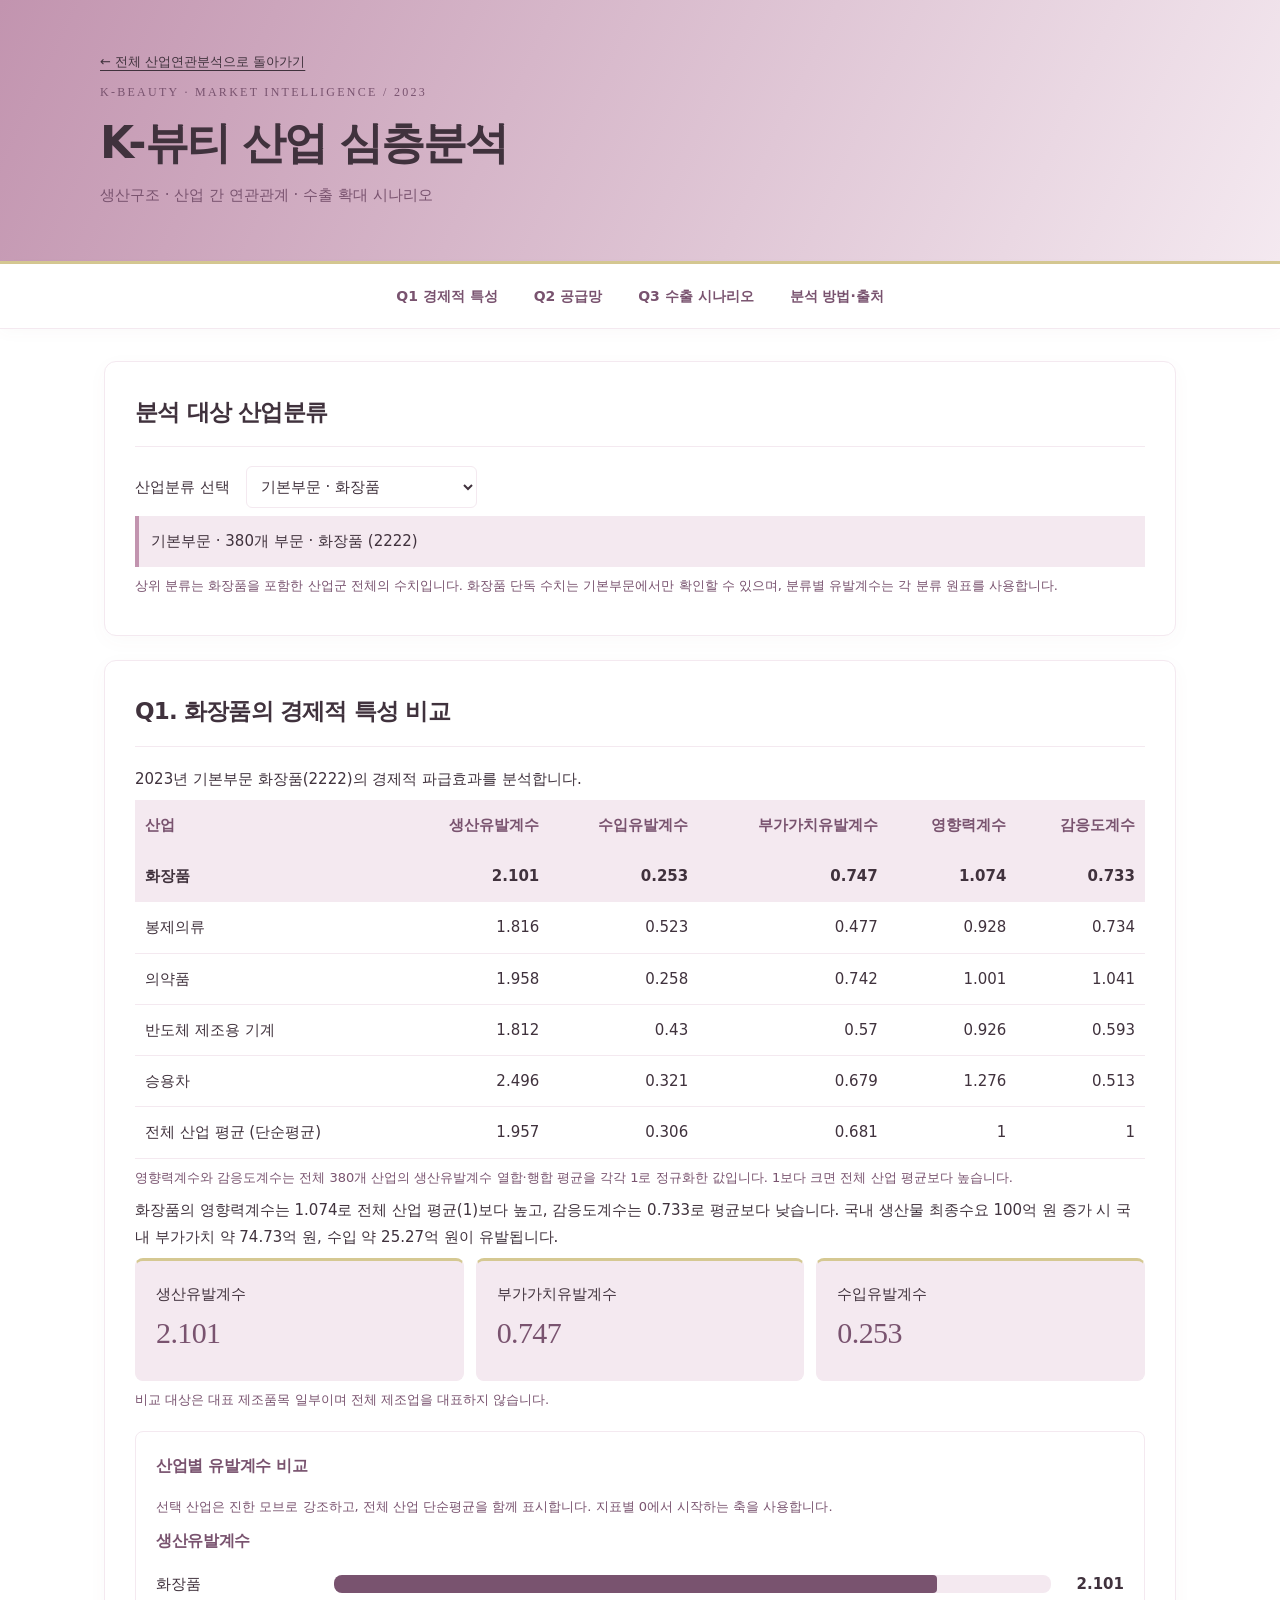
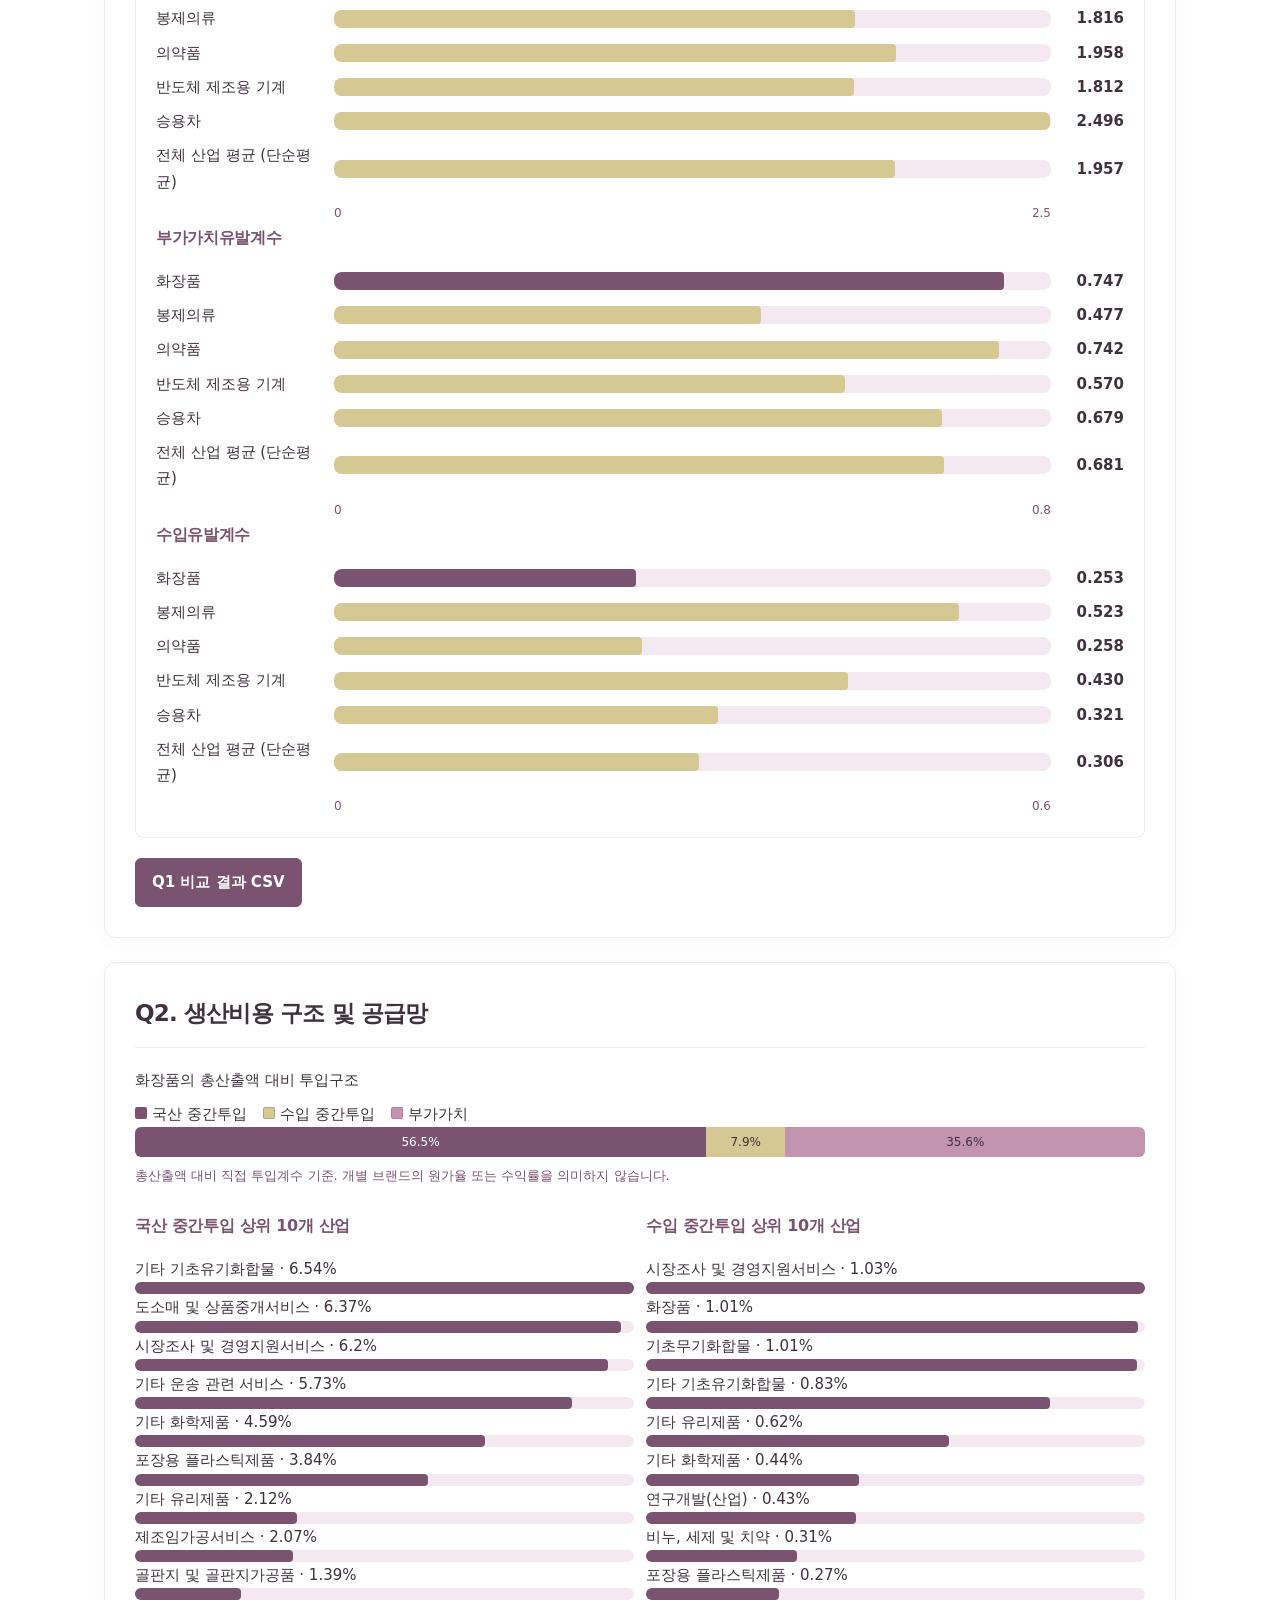
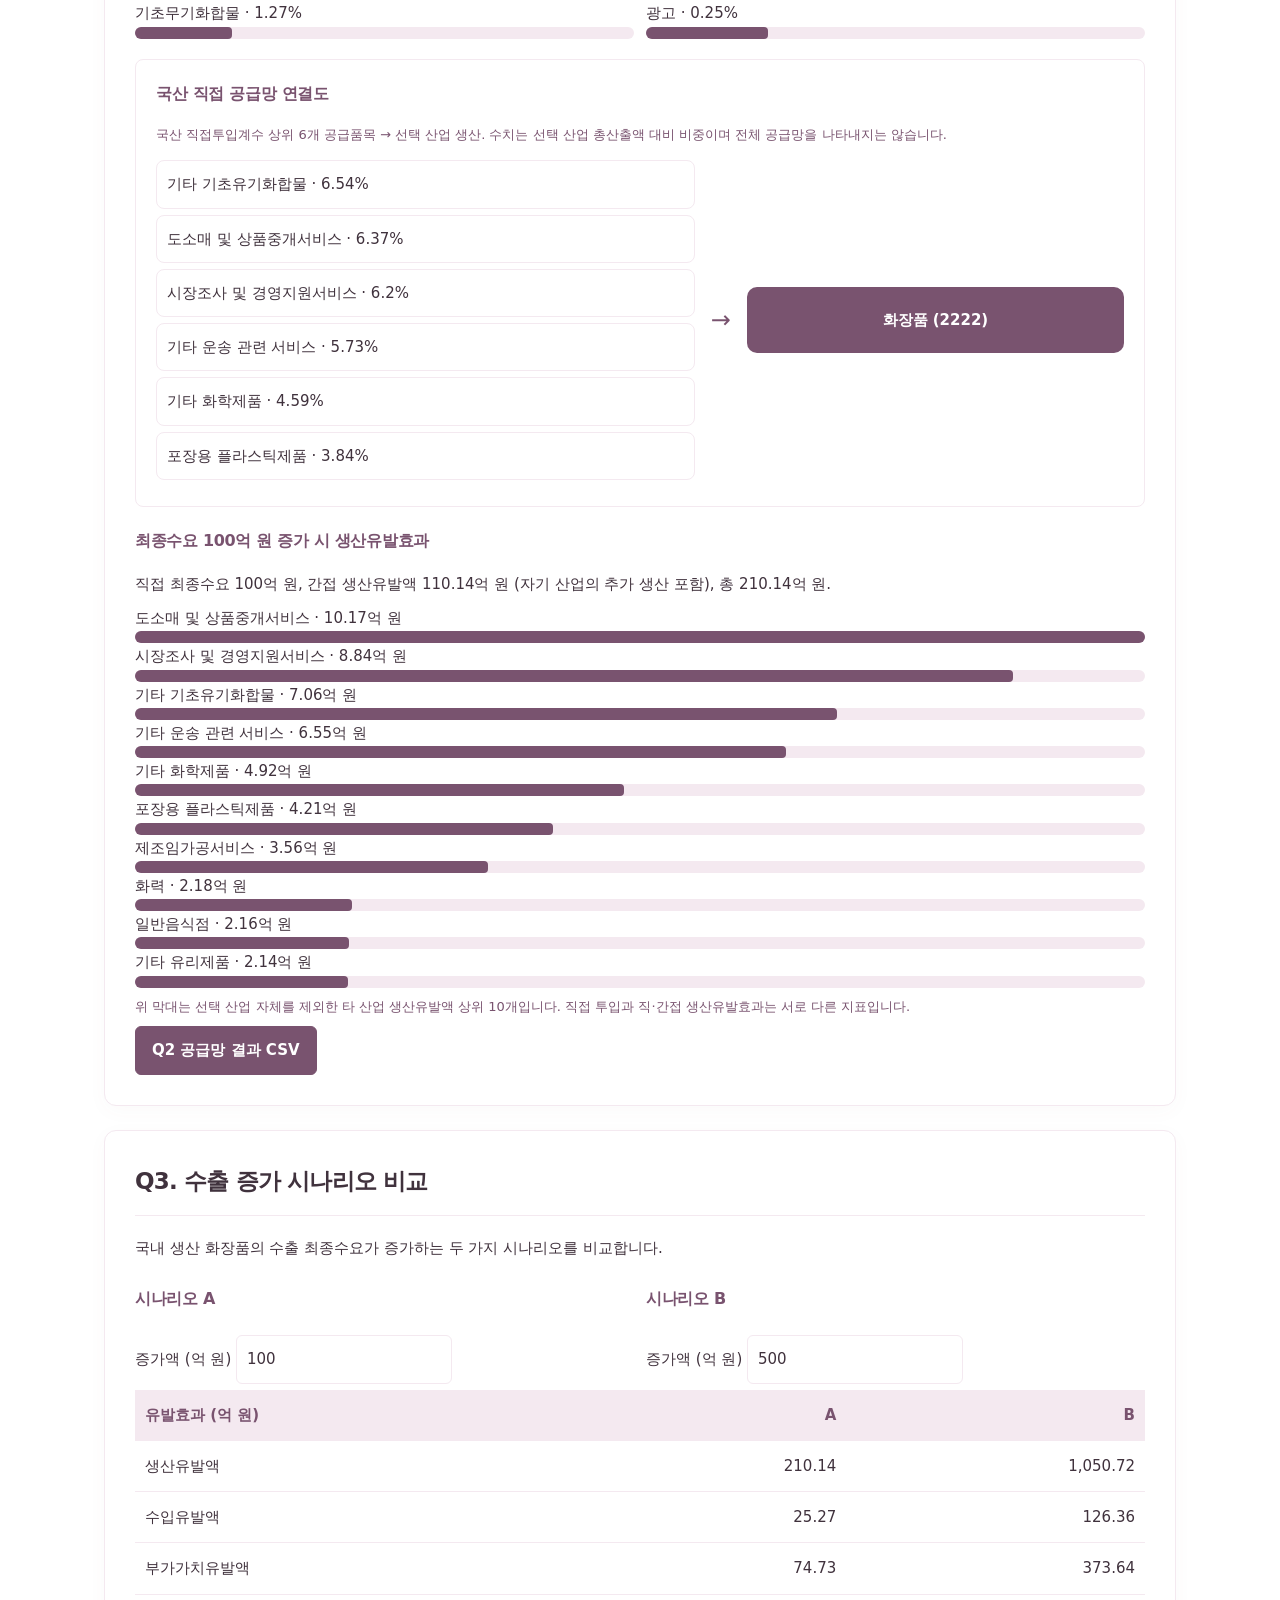
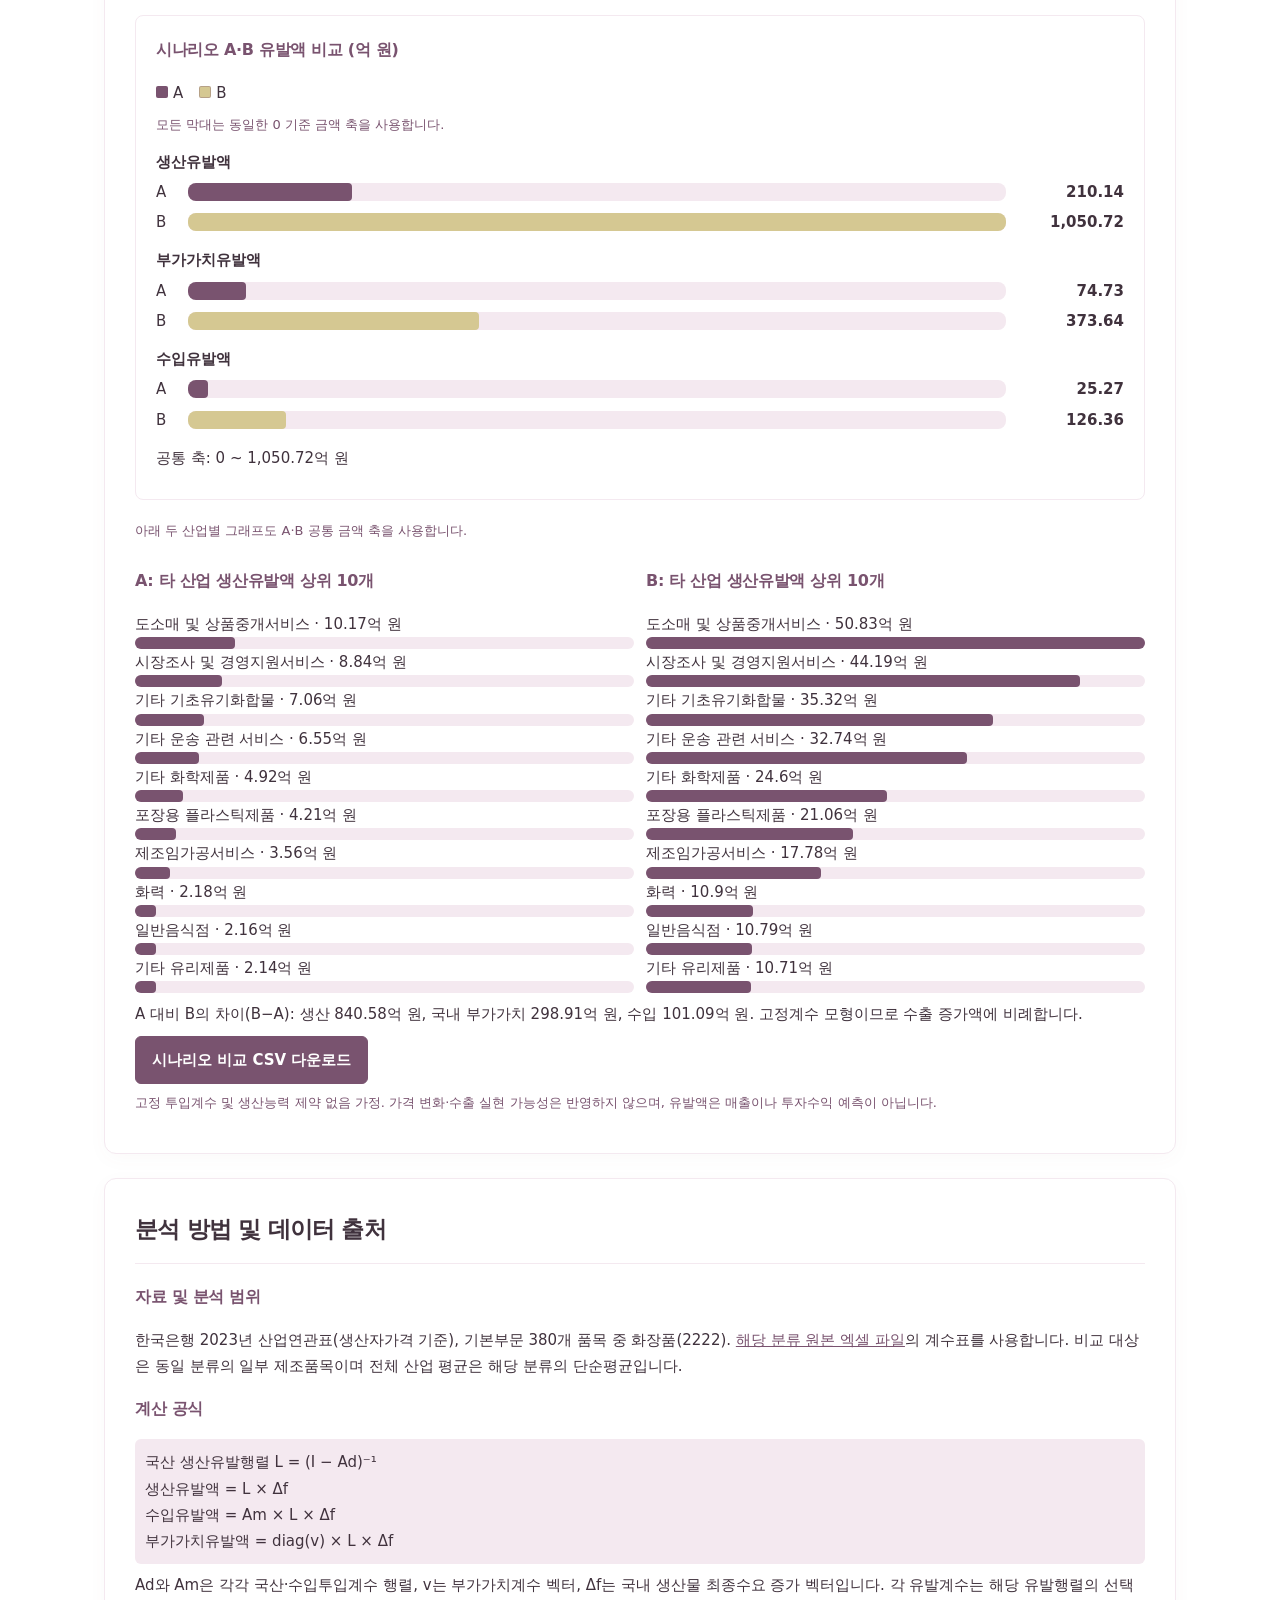
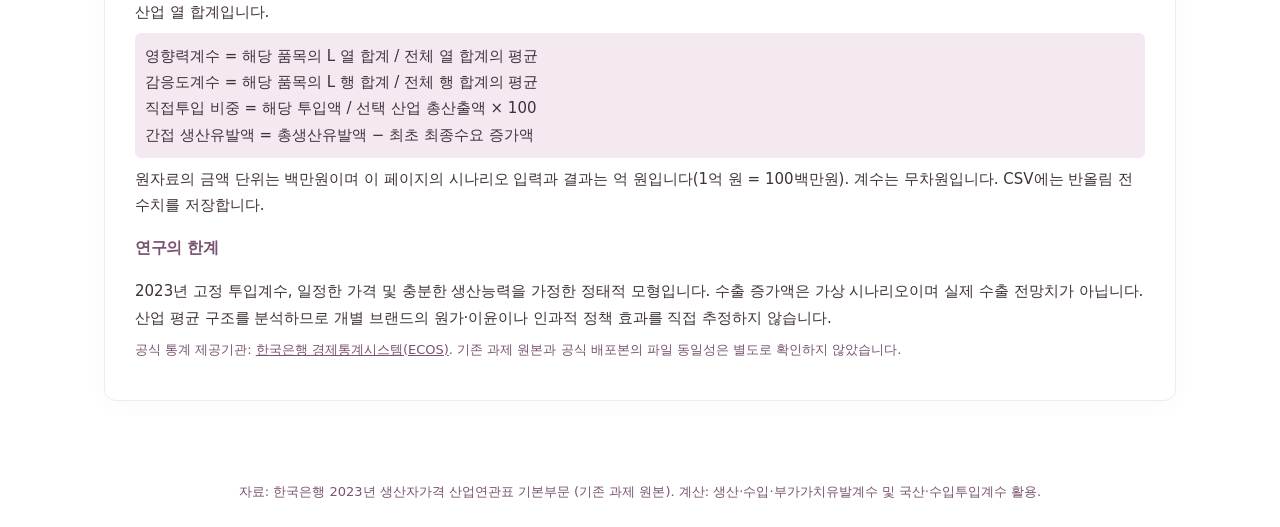
==== commit fe123477: "Add files via upload" ====
--- a/beauty.html
+++ b/beauty.html
@@ -4,7 +4,7 @@
 
 /* Mauve editorial theme */
 header{background:linear-gradient(115deg,#C294AF,#F4E9F0)!important;color:#40323D!important;border-bottom:3px solid #C294AF!important}header h1,header a{color:#40323D!important}header p{color:#79536F!important}header .eyebrow{color:#79536F!important}body{background:#ffffff!important}section{background:#fff!important}input:focus,select:focus,button:focus-visible,a:focus-visible{outline:2px solid #79536F;outline-offset:2px} @media print{header{background:#fff!important;color:#40323D!important}body{background:#fff!important}}
-</style><script src="beauty-data.js"></script><style>
+</style><script src="beauty-levels.js"></script><style>
 /* Premium editorial theme */
 :root{--paper:#ffffff;--surface:#ffffff;--ink:#40323D;--muted:#79536F;--line:#F4E9F0;--accent:#79536F;--soft:#F4E9F0;--dark:#79536F}
 html{scroll-behavior:smooth}body{background:var(--paper);color:var(--ink);font-family:system-ui,-apple-system,"Malgun Gothic",sans-serif;line-height:1.75;font-size:15px}header{position:relative;background:linear-gradient(115deg,#C294AF,#F4E9F0);color:#40323D;padding:48px max(24px,calc((100% - 1080px)/2)) 44px;border-bottom:4px solid #C294AF}header h1{font-weight:650;letter-spacing:-.045em;line-height:1.25;font-size:clamp(28px,4vw,44px);margin:12px 0}header p{color:#79536F;margin:8px 0}header a{color:#40323D;text-underline-offset:4px;font-size:13px}header .eyebrow{font-family:Georgia,serif;letter-spacing:.19em;font-size:12px;color:#79536F}nav{position:sticky;top:0;z-index:10;display:flex;justify-content:center;align-items:center;gap:10px;flex-wrap:wrap;padding:12px 20px;background:#ffffff;border-bottom:1px solid var(--line);box-shadow:0 4px 14px #79536F08}nav a{color:var(--accent);text-decoration:none;font-weight:650;font-size:14px;padding:8px 13px;border-radius:5px}nav a:hover{background:var(--soft)}nav a[href$="beauty.html"]{background:var(--dark);color:white}main{max-width:1120px;padding:32px 24px;margin:auto}section{background:var(--surface);border:1px solid var(--line);border-radius:12px;padding:30px;margin-bottom:24px;box-shadow:0 5px 20px #79536F08;scroll-margin-top:100px}h2{font-size:23px;letter-spacing:-.035em;font-weight:650;margin-top:0;border-bottom:1px solid var(--line);padding-bottom:14px}h3{font-size:16px;letter-spacing:-.02em;color:var(--dark)}a{color:var(--accent)}label{color:var(--ink)}input,select{background:#ffffff;color:var(--ink);border:1px solid #F4E9F0;border-radius:6px;padding:10px;font:inherit}button{background:var(--accent);color:#ffffff;border:1px solid var(--accent);border-radius:6px;padding:10px 16px;font-weight:600;cursor:pointer}button:hover:not(:disabled){background:var(--dark);border-color:var(--dark);color:white}button:disabled{opacity:.5;cursor:not-allowed}:focus-visible{outline:3px solid #79536F;outline-offset:3px}.note{color:var(--muted);font-size:13px}table{font-variant-numeric:tabular-nums}th,thead{background:#F4E9F0;color:var(--dark)}th,td{border-bottom:1px solid var(--line);padding:12px 10px}tbody tr:hover{background:#F4E9F0}.metric,.card{background:#F4E9F0;border:1px solid #F4E9F0;border-radius:8px;padding:20px}.metric strong,.card strong{color:var(--accent);font-family:Georgia,serif;font-size:30px;letter-spacing:-.02em;font-weight:500}.viz{background:#ffffff;border:1px solid var(--line);padding:20px;border-radius:8px}.bar,.track{background:#F4E9F0}.fill,.bar i{background:#79536F}.flownode{border-color:#F4E9F0;background:#ffffff}.flowcenter{background:var(--dark)}.arrowcol{color:var(--accent)}.formula,pre{background:#F4E9F0;border-radius:6px}tr.focus td{background:#F4E9F0;color:#40323D}.loading-status{background:var(--surface);border-color:var(--line);border-left:4px solid #79536F}.loading-status details,#status{color:var(--muted)}footer{color:var(--muted);text-align:center;padding:24px;font-size:13px} @media(max-width:600px){header{padding:28px 20px}main{padding:14px}section{padding:17px}nav{gap:2px;padding:8px}nav a{font-size:12px;padding:6px 8px}h2{font-size:20px}.viz{padding:12px}}@media print{body,section{background:white;box-shadow:none}nav,button{display:none}header{background:white;color:#40323D;border-bottom:1px solid #aaa}header p,header a,header .eyebrow{color:#40323D}}
@@ -12,19 +12,19 @@
 /* Mood board accent */
 header{background:linear-gradient(115deg,#C294AF,#F4E9F0)!important;border-bottom:3px solid #D5C892!important}nav a:hover{background:#F4E9F0} .stack span{color:#40323D!important}.stack span:first-child{color:white!important}.metric{border-top:3px solid #D5C892!important}button:hover:not(:disabled){background:#D5C892!important;color:#40323D!important;border-color:#D5C892!important}
 @media print{header{background:white!important}}
-</style></head><body><header><a href="index.html">← 전체 산업연관분석으로 돌아가기</a><p class="eyebrow">K-BEAUTY · MARKET INTELLIGENCE / 2023</p><h1>K-뷰티 산업 심층분석</h1><p>생산구조 · 산업 간 연관관계 · 수출 확대 시나리오</p></header><nav aria-label="연구질문 바로가기"><a href="#q1">Q1 경제적 특성</a><a href="#q2">Q2 공급망</a><a href="#q3">Q3 수출 시나리오</a><a href="#method">분석 방법·출처</a></nav><main>
+</style></head><body><header><a href="index.html">← 전체 산업연관분석으로 돌아가기</a><p class="eyebrow">K-BEAUTY · MARKET INTELLIGENCE / 2023</p><h1>K-뷰티 산업 심층분석</h1><p>생산구조 · 산업 간 연관관계 · 수출 확대 시나리오</p></header><nav aria-label="연구질문 바로가기"><a href="#q1">Q1 경제적 특성</a><a href="#q2">Q2 공급망</a><a href="#q3">Q3 수출 시나리오</a><a href="#method">분석 방법·출처</a></nav><main><section id="scope"><h2>분석 대상 산업분류</h2><label for="level">산업분류 선택</label><select id="level"><option value="basic">기본부문 · 화장품</option><option value="small">통합소분류 · 비누 및 화장품</option><option value="medium">통합중분류 · 기타 화학제품</option><option value="large">통합대분류 · 화학제품</option></select><p id="scopeInfo" style="padding:12px;background:#F4E9F0;border-left:4px solid #C294AF"></p><p class="note">상위 분류는 화장품을 포함한 산업군 전체의 수치입니다. 화장품 단독 수치는 기본부문에서만 확인할 수 있으며, 분류별 유발계수는 각 분류 원표를 사용합니다.</p></section>
 <section id="q1"><h2>Q1. 화장품산업의 경제적 특성 비교</h2><p>2023년 기본부문 화장품(2222)의 경제적 파급효과를 분석합니다.</p><div class="scroll"><table><thead><tr><th>산업</th><th>생산유발계수</th><th>수입유발계수</th><th>부가가치유발계수</th><th>영향력계수</th><th>감응도계수</th></tr></thead><tbody id="compare"></tbody></table></div><p class="note">영향력계수와 감응도계수는 전체 380개 산업의 생산유발계수 열합·행합 평균을 각각 1로 정규화한 값입니다. 1보다 크면 전체 산업 평균보다 높습니다.</p><p id="summary"></p><div class="grid" id="metrics"></div><p class="note">비교 대상은 대표 제조품목 일부이며 전체 제조업을 대표하지 않습니다.</p><div class="viz"><h3>산업별 유발계수 비교</h3><p class="note">화장품은 진한 모브로 강조하고, 전체 산업 단순평균을 함께 표시합니다. 지표별 0에서 시작하는 축을 사용합니다.</p><div id="q1charts"></div></div><button id="csv1">Q1 비교 결과 CSV</button></section>
 <section id="q2"><h2>Q2. 생산비용 구조 및 공급망</h2><p>화장품 제조업의 총산출액 대비 투입구조</p><div class="legend"><span><i class="sw" style="background:#79536F"></i>국산 중간투입</span><span><i class="sw" style="background:#D5C892"></i>수입 중간투입</span><span><i class="sw" style="background:#C294AF"></i>부가가치</span></div><div id="cost"></div><p class="note">총산출액 대비 직접 투입계수 기준. 개별 브랜드의 원가율 또는 수익률을 의미하지 않습니다.</p><div class="grid"><div><h3>국산 중간투입 상위 10개 산업</h3><div id="domestic"></div></div><div><h3>수입 중간투입 상위 10개 산업</h3><div id="imported"></div></div></div><div class="viz"><h3>국산 직접 공급망 연결도</h3><p class="note">국산 직접투입계수 상위 6개 공급품목 → 화장품 생산. 수치는 화장품 총산출액 대비 비중이며 전체 공급망을 나타내지는 않습니다.</p><div id="flow" class="flowgrid"></div></div><h3>최종수요 100억 원 증가 시 생산유발효과</h3><p id="direct"></p><div id="related"></div><p class="note">위 막대는 화장품 자체를 제외한 타 산업 생산유발액 상위 10개입니다. 직접 투입과 직·간접 생산유발효과는 서로 다른 지표입니다.</p><button id="csv2">Q2 공급망 결과 CSV</button></section>
 <section id="q3"><h2>Q3. 수출 증가 시나리오 비교</h2><p>국내 생산 화장품의 수출 최종수요가 증가하는 두 가지 시나리오를 비교합니다.</p><div class="grid"><div><h3>시나리오 A</h3><label>증가액 (억 원) <input id="amtA" type="number" min="0" step="any" value="100"></label></div><div><h3>시나리오 B</h3><label>증가액 (억 원) <input id="amtB" type="number" min="0" step="any" value="500"></label></div></div><div id="error" role="status"></div><div class="scroll"><table><thead><tr><th>유발효과 (억 원)</th><th>A</th><th>B</th></tr></thead><tbody id="sim"></tbody></table></div><div class="viz"><h3>시나리오 A·B 유발액 비교 (억 원)</h3><div class="legend"><span><i class="sw" style="background:#79536F"></i>A</span><span><i class="sw" style="background:#D5C892"></i>B</span></div><p class="note">모든 막대는 동일한 0 기준 금액 축을 사용합니다.</p><div id="scenarioChart"></div></div><p class="note">아래 두 산업별 그래프도 A·B 공통 금액 축을 사용합니다.</p><div class="grid"><div><h3>A: 타 산업 생산유발액 상위 10개</h3><div id="topA"></div></div><div><h3>B: 타 산업 생산유발액 상위 10개</h3><div id="topB"></div></div></div><p id="interpret"></p><button id="download">시나리오 비교 CSV 다운로드</button><p class="note">고정 투입계수 및 생산능력 제약 없음 가정. 가격 변화·수출 실현 가능성은 반영하지 않으며, 유발액은 매출이나 투자수익 예측이 아닙니다.</p></section>
 <section id="method"><h2>분석 방법 및 데이터 출처</h2><h3>자료 및 분석 범위</h3><p>한국은행 2023년 산업연관표(생산자가격 기준), 기본부문 380개 품목 중 화장품(2222). 기존 과제에 포함된 <a href="data/io-2023.xlsx">원본 엑셀 파일</a>의 계수표를 사용합니다. 비교 제조품목은 봉제의류, 의약품, 반도체 제조용 기계, 승용차로 선정했습니다. 전체 산업 평균은 380개 품목의 단순평균입니다.</p><h3>계산 공식</h3><p class="formula">국산 생산유발행렬 L = (I − Ad)⁻¹<br>생산유발액 = L × Δf<br>수입유발액 = Am × L × Δf<br>부가가치유발액 = diag(v) × L × Δf</p><p>Ad와 Am은 각각 국산·수입투입계수 행렬, v는 부가가치계수 벡터, Δf는 국내 생산물 최종수요 증가 벡터입니다. 각 유발계수는 해당 유발행렬의 화장품 열 합계입니다.</p><p class="formula">영향력계수 = 해당 품목의 L 열 합계 / 전체 열 합계의 평균<br>감응도계수 = 해당 품목의 L 행 합계 / 전체 행 합계의 평균<br>직접투입 비중 = 해당 투입액 / 화장품 총산출액 × 100<br>간접 생산유발액 = 총생산유발액 − 최초 최종수요 증가액</p><p>원자료의 금액 단위는 백만원이며 이 페이지의 시나리오 입력과 결과는 억 원입니다(1억 원 = 100백만원). 계수는 무차원입니다. CSV에는 반올림 전 수치를 저장합니다.</p><h3>연구의 한계</h3><p>2023년 고정 투입계수, 일정한 가격 및 충분한 생산능력을 가정한 정태적 모형입니다. 수출 증가액은 가상 시나리오이며 실제 수출 전망치가 아닙니다. 산업 평균 구조를 분석하므로 개별 브랜드의 원가·이윤이나 인과적 정책 효과를 직접 추정하지 않습니다.</p><p class="note">공식 통계 제공기관: <a href="https://ecos.bok.or.kr/">한국은행 경제통계시스템(ECOS)</a>. 기존 과제 원본과 공식 배포본의 파일 동일성은 별도로 확인하지 않았습니다.</p></section></main><footer>자료: 한국은행 2023년 생산자가격 산업연관표 기본부문 (기존 과제 원본). 계산: 생산·수입·부가가치유발계수 및 국산·수입투입계수 활용.</footer><script>
-const $=id=>document.getElementById(id), fmt=(n,k=3)=>n.toLocaleString('ko-KR',{maximumFractionDigits:k});const data=BEAUTY_DATA;const el=(tag,t)=>{let x=document.createElement(tag);x.textContent=t;return x};function row(parent,values){let r=el('tr','');values.forEach(x=>r.append(el('td',x)));parent.append(r)};[...data,...BEAUTY_COMPARISON].forEach(d=>row($('compare'),[d.name,...['production','imports','valueAdded','backward','forward'].map(k=>fmt(d[k]))]));const c=data[0];for(const [label,value] of [['생산유발계수',c.production],['부가가치유발계수',c.valueAdded],['수입유발계수',c.imports]]){const m=el('div','');m.className='metric';m.append(el('span',label),el('strong',fmt(value)));$('metrics').append(m)}$('summary').textContent=`화장품의 영향력계수는 ${fmt(c.backward)}로 전체 산업 평균(1)보다 높고, 감응도계수는 ${fmt(c.forward)}로 평균보다 낮습니다. 국내 생산물 최종수요 100억 원 증가 시 국내 부가가치 약 ${fmt(c.valueAdded*100,2)}억 원, 수입 약 ${fmt(c.imports*100,2)}억 원이 유발됩니다.`;function bars(id,items,key,scale=1,unit='',sharedMax=null){let p=$(id);p.replaceChildren();let top=items.filter(r=>r[key]>0&&scale>0).sort((a,b)=>b[key]-a[key]).slice(0,10),max=sharedMax??((top[0]?.[key]||1)*scale);for(let r of top){let d=el('div',r.name+' · '+fmt(r[key]*scale,2)+unit);let b=el('div','');b.className='bar';let i=el('i','');i.style.width=100*r[key]*scale/(max||1)+'%';b.append(i);d.append(b);p.append(d)}}function supply(){let d=c, p=$('cost');p.replaceChildren();let stack=el('div','');stack.className='stack';d.cost.forEach((v,i)=>{let s=el('span',fmt(v*100,1)+'%');s.style.width=v*100+'%';s.style.background=['#79536F','#D5C892','#C294AF'][i];stack.append(s)});p.append(stack);bars('domestic',d.rows,'domestic',100,'%');bars('imported',d.rows,'imported',100,'%')};supply();let exported=[];function simulate(){let a=c,b=c,x=Number($('amtA').value),y=Number($('amtB').value);$('sim').replaceChildren();$('scenarioChart').replaceChildren();$('topA').replaceChildren();$('topB').replaceChildren();$('interpret').textContent='';exported=[];if(!Number.isFinite(x)||!Number.isFinite(y)||x<0||y<0||$('amtA').value===''||$('amtB').value===''){ $('error').textContent='0 이상의 유효한 증가액을 입력하세요.';$('download').disabled=true;return} $('error').textContent='';$('download').disabled=false;exported=[['지표','시나리오 A','시나리오 B'],['수출 증가액(억원)',x,y]];for(let [k,t] of [['production','생산유발액'],['imports','수입유발액'],['valueAdded','부가가치유발액']]){let vals=[t,a[k]*x,b[k]*y];row($('sim'),[t,fmt(vals[1],2),fmt(vals[2],2)]);exported.push(vals)}exported.push(['산업별 생산유발액(억원)','A','B']);for(const r of c.rows)exported.push([r.name,r.production*x,r.production*y]);let shared=Math.max(x,y)*Math.max(...c.rows.filter(r=>r.code!==c.code).map(r=>r.production));bars('topA',a.rows.filter(r=>r.code!==a.code),'production',x,'억 원',shared);bars('topB',b.rows.filter(r=>r.code!==b.code),'production',y,'억 원',shared);drawScenario(x,y);$('interpret').textContent=`B 대비 A의 차이(B−A): 생산 ${fmt((y-x)*c.production,2)}억 원, 국내 부가가치 ${fmt((y-x)*c.valueAdded,2)}억 원, 수입 ${fmt((y-x)*c.imports,2)}억 원. 고정계수 모형이므로 수출 증가액에 비례합니다.`.replace('B 대비 A의 차이','A 대비 B의 차이')};for(let id of ['amtA','amtB'])$(id).addEventListener('input',simulate);simulate();$('download').onclick=()=>{let csv='\ufeff'+exported.map(r=>r.map(v=>'"'+String(v).replaceAll('"','""')+'"').join(',')).join('\r\n');let url=URL.createObjectURL(new Blob([csv],{type:'text/csv;charset=utf-8'}));let a=el('a','');a.href=url;a.download='beauty-scenario.csv';a.click();setTimeout(()=>URL.revokeObjectURL(url),1000)};
+const $=id=>document.getElementById(id), fmt=(n,k=3)=>n.toLocaleString('ko-KR',{maximumFractionDigits:k});const requested=new URLSearchParams(location.search).get('level');const level=Object.hasOwn(BEAUTY_LEVELS,requested)?requested:'basic';const pack=BEAUTY_LEVELS[level];const data=pack.data, BEAUTY_COMPARISON=pack.comparison;const target=data[0];$('level').value=level;$('level').onchange=()=>{const u=new URL(location.href);u.searchParams.set('level',$('level').value);u.hash='scope';location.href=u.href};$('scopeInfo').textContent=`${pack.label} · ${pack.n}개 부문 · ${target.name} (${target.code})`;document.querySelector('#q1 h2').textContent='Q1. '+target.name+'의 경제적 특성 비교';document.querySelector('#q1 > p').textContent=`2023년 ${pack.label} ${target.name}(${target.code})의 경제적 파급효과를 분석합니다.`;document.querySelector('#q2 > p').textContent=target.name+'의 총산출액 대비 투입구조';document.querySelector('#q3 > p').textContent='국내 생산 '+target.name+'의 수출 최종수요가 증가하는 두 가지 시나리오를 비교합니다.';document.querySelector('#method h3 + p').replaceChildren(document.createTextNode(`한국은행 2023년 산업연관표(생산자가격 기준), ${pack.label} ${pack.n}개 품목 중 ${target.name}(${target.code}). `));const sourceLink=document.createElement('a');sourceLink.href='data/'+pack.file;sourceLink.textContent='해당 분류 원본 엑셀 파일';document.querySelector('#method h3 + p').append(sourceLink,document.createTextNode('의 계수표를 사용합니다. 비교 대상은 동일 분류의 일부 제조품목이며 전체 산업 평균은 해당 분류의 단순평균입니다.'));for(const p of document.querySelectorAll('p.note,.formula,#method p,footer')){if(p.id==='scopeInfo'||p.closest('#scope')||p.querySelector('a'))continue;for(const node of p.childNodes){if(node.nodeType!==3)continue;node.textContent=node.textContent.replaceAll('전체 380개 산업',`전체 ${pack.n}개 산업`).replaceAll('화장품','선택 산업').replace('산업연관표 기본부문','산업연관표 '+pack.label);}}const el=(tag,t)=>{let x=document.createElement(tag);x.textContent=t;return x};function row(parent,values){let r=el('tr','');values.forEach(x=>r.append(el('td',x)));parent.append(r)};[...data,...BEAUTY_COMPARISON].forEach(d=>row($('compare'),[d.name,...['production','imports','valueAdded','backward','forward'].map(k=>fmt(d[k]))]));const c=data[0];for(const [label,value] of [['생산유발계수',c.production],['부가가치유발계수',c.valueAdded],['수입유발계수',c.imports]]){const m=el('div','');m.className='metric';m.append(el('span',label),el('strong',fmt(value)));$('metrics').append(m)}$('summary').textContent=` ${c.name}의 영향력계수는 ${fmt(c.backward)}로 전체 산업 평균(1)${c.backward>1?"보다 높고":c.backward<1?"보다 낮고":"과 같고"}, 감응도계수는 ${fmt(c.forward)}로 평균${c.forward>1?"보다 높습니다":c.forward<1?"보다 낮습니다":"과 같습니다"}. 국내 생산물 최종수요 100억 원 증가 시 국내 부가가치 약 ${fmt(c.valueAdded*100,2)}억 원, 수입 약 ${fmt(c.imports*100,2)}억 원이 유발됩니다.`;function bars(id,items,key,scale=1,unit='',sharedMax=null){let p=$(id);p.replaceChildren();let top=items.filter(r=>r[key]>0&&scale>0).sort((a,b)=>b[key]-a[key]).slice(0,10),max=sharedMax??((top[0]?.[key]||1)*scale);for(let r of top){let d=el('div',r.name+' · '+fmt(r[key]*scale,2)+unit);let b=el('div','');b.className='bar';let i=el('i','');i.style.width=100*r[key]*scale/(max||1)+'%';b.append(i);d.append(b);p.append(d)}}function supply(){let d=c, p=$('cost');p.replaceChildren();let stack=el('div','');stack.className='stack';d.cost.forEach((v,i)=>{let s=el('span',fmt(v*100,1)+'%');s.style.width=v*100+'%';s.style.background=['#79536F','#D5C892','#C294AF'][i];stack.append(s)});p.append(stack);bars('domestic',d.rows,'domestic',100,'%');bars('imported',d.rows,'imported',100,'%')};supply();let exported=[];function simulate(){let a=c,b=c,x=Number($('amtA').value),y=Number($('amtB').value);$('sim').replaceChildren();$('scenarioChart').replaceChildren();$('topA').replaceChildren();$('topB').replaceChildren();$('interpret').textContent='';exported=[];if(!Number.isFinite(x)||!Number.isFinite(y)||x<0||y<0||$('amtA').value===''||$('amtB').value===''){ $('error').textContent='0 이상의 유효한 증가액을 입력하세요.';$('download').disabled=true;return} $('error').textContent='';$('download').disabled=false;exported=[['산업분류',pack.label],['분석대상',c.name,c.code],['지표','시나리오 A','시나리오 B'],['수출 증가액(억원)',x,y]];for(let [k,t] of [['production','생산유발액'],['imports','수입유발액'],['valueAdded','부가가치유발액']]){let vals=[t,a[k]*x,b[k]*y];row($('sim'),[t,fmt(vals[1],2),fmt(vals[2],2)]);exported.push(vals)}exported.push(['산업별 생산유발액(억원)','A','B']);for(const r of c.rows)exported.push([r.name,r.production*x,r.production*y]);let shared=Math.max(x,y)*Math.max(...c.rows.filter(r=>r.code!==c.code).map(r=>r.production));bars('topA',a.rows.filter(r=>r.code!==a.code),'production',x,'억 원',shared);bars('topB',b.rows.filter(r=>r.code!==b.code),'production',y,'억 원',shared);drawScenario(x,y);$('interpret').textContent=`B 대비 A의 차이(B−A): 생산 ${fmt((y-x)*c.production,2)}억 원, 국내 부가가치 ${fmt((y-x)*c.valueAdded,2)}억 원, 수입 ${fmt((y-x)*c.imports,2)}억 원. 고정계수 모형이므로 수출 증가액에 비례합니다.`.replace('B 대비 A의 차이','A 대비 B의 차이')};for(let id of ['amtA','amtB'])$(id).addEventListener('input',simulate);simulate();$('download').onclick=()=>{let csv='\ufeff'+exported.map(r=>r.map(v=>'"'+String(v).replaceAll('"','""')+'"').join(',')).join('\r\n');let url=URL.createObjectURL(new Blob([csv],{type:'text/csv;charset=utf-8'}));let a=el('a','');a.href=url;a.download='beauty-'+level+'-scenario.csv';a.click();setTimeout(()=>URL.revokeObjectURL(url),1000)};
 
 function barNode(value,max,color){let b=el('div','');b.className='bar';let i=el('i','');i.style.width=(100*value/(max||1))+'%';i.style.background=color;b.append(i);return b}
 function drawScenario(x,y){let p=$('scenarioChart');let max=Math.max(x,y)*Math.max(c.production,c.valueAdded,c.imports);for(let [k,t] of [['production','생산유발액'],['valueAdded','부가가치유발액'],['imports','수입유발액']]){let group=el('div','');group.className='pair';group.append(el('strong',t));for(let [label,v,color] of [['A',x*c[k],'#79536F'],['B',y*c[k],'#D5C892']]){let r=el('div','');r.className='pairline';r.append(el('span',label),barNode(v,max,color),el('b',fmt(v,2)));group.append(r)}p.append(group)}p.append(el('p','공통 축: 0 ~ '+fmt(max,2)+'억 원'))}
 function drawQ1(){let p=$('q1charts'),all=[...data,...BEAUTY_COMPARISON];for(let [k,t] of [['production','생산유발계수'],['valueAdded','부가가치유발계수'],['imports','수입유발계수']]){let max=Math.ceil(Math.max(...all.map(d=>d[k]))*10)/10;p.append(el('h3',t));for(let d of all){let r=el('div','');r.className='chartrow';r.append(el('span',d.name),barNode(d[k],max,d.code===c.code?'#79536F':'#D5C892'),el('b',d[k].toFixed(3)));p.append(r)}let ax=el('div','');ax.className='axis';ax.append(el('span','0'),el('span',fmt(max)));p.append(ax)}}
-function drawFlow(){let p=$('flow'),left=el('div','');for(let r of [...c.rows].sort((a,b)=>b.domestic-a.domestic).slice(0,6)){let n=el('div',r.name+' · '+fmt(r.domestic*100,2)+'%');n.className='flownode';left.append(n)}let arrow=el('div','→');arrow.className='arrowcol';let center=el('div','화장품 (2222)');center.className='flowcenter';p.append(left,arrow,center)}
+function drawFlow(){let p=$('flow'),left=el('div','');for(let r of [...c.rows].sort((a,b)=>b.domestic-a.domestic).slice(0,6)){let n=el('div',r.name+' · '+fmt(r.domestic*100,2)+'%');n.className='flownode';left.append(n)}let arrow=el('div','→');arrow.className='arrowcol';let center=el('div',c.name+' ('+c.code+')');center.className='flowcenter';p.append(left,arrow,center)}
 
-function saveCSV(name,rows){let csv='\ufeff'+rows.map(r=>r.map(v=>'"'+String(v).replaceAll('"','""')+'"').join(',')).join('\r\n');let u=URL.createObjectURL(new Blob([csv],{type:'text/csv;charset=utf-8'}));let a=el('a','');a.href=u;a.download=name;a.click();setTimeout(()=>URL.revokeObjectURL(u),1000)}
-$('direct').textContent=`직접 최종수요 100억 원, 간접 생산유발액 ${fmt((c.production-1)*100,2)}억 원 (자기 산업의 추가 생산 포함), 총 ${fmt(c.production*100,2)}억 원.`;bars('related',c.rows.filter(r=>r.code!==c.code),'production',100,'억 원');$('csv1').onclick=()=>saveCSV('beauty-q1.csv',[['산업','생산유발계수','수입유발계수','부가가치유발계수','영향력계수','감응도계수'],...[...data,...BEAUTY_COMPARISON].map(d=>[d.name,d.production,d.imports,d.valueAdded,d.backward,d.forward])]);$('csv2').onclick=()=>saveCSV('beauty-q2.csv',[['산업코드','산업명','국산 직접투입계수','수입 직접투입계수','100억원 수요 생산유발액(억원)'],...c.rows.map(r=>[r.code,r.name,r.domestic,r.imported,r.production*100])]);
+function saveCSV(name,rows){let csv='\ufeff'+[['산업분류',pack.label],['분석대상',c.name,c.code],...rows].map(r=>r.map(v=>'"'+String(v).replaceAll('"','""')+'"').join(',')).join('\r\n');let u=URL.createObjectURL(new Blob([csv],{type:'text/csv;charset=utf-8'}));let a=el('a','');a.href=u;a.download=name;a.click();setTimeout(()=>URL.revokeObjectURL(u),1000)}
+$('direct').textContent=`직접 최종수요 100억 원, 간접 생산유발액 ${fmt((c.production-1)*100,2)}억 원 (자기 산업의 추가 생산 포함), 총 ${fmt(c.production*100,2)}억 원.`;bars('related',c.rows.filter(r=>r.code!==c.code),'production',100,'억 원');$('csv1').onclick=()=>saveCSV('beauty-'+level+'-q1.csv',[['산업','생산유발계수','수입유발계수','부가가치유발계수','영향력계수','감응도계수'],...[...data,...BEAUTY_COMPARISON].map(d=>[d.name,d.production,d.imports,d.valueAdded,d.backward,d.forward])]);$('csv2').onclick=()=>saveCSV('beauty-'+level+'-q2.csv',[['산업코드','산업명','국산 직접투입계수','수입 직접투입계수','100억원 수요 생산유발액(억원)'],...c.rows.map(r=>[r.code,r.name,r.domestic,r.imported,r.production*100])]);
 drawQ1();drawFlow();$("compare").rows[0].className="focus";
 </script></body></html>
